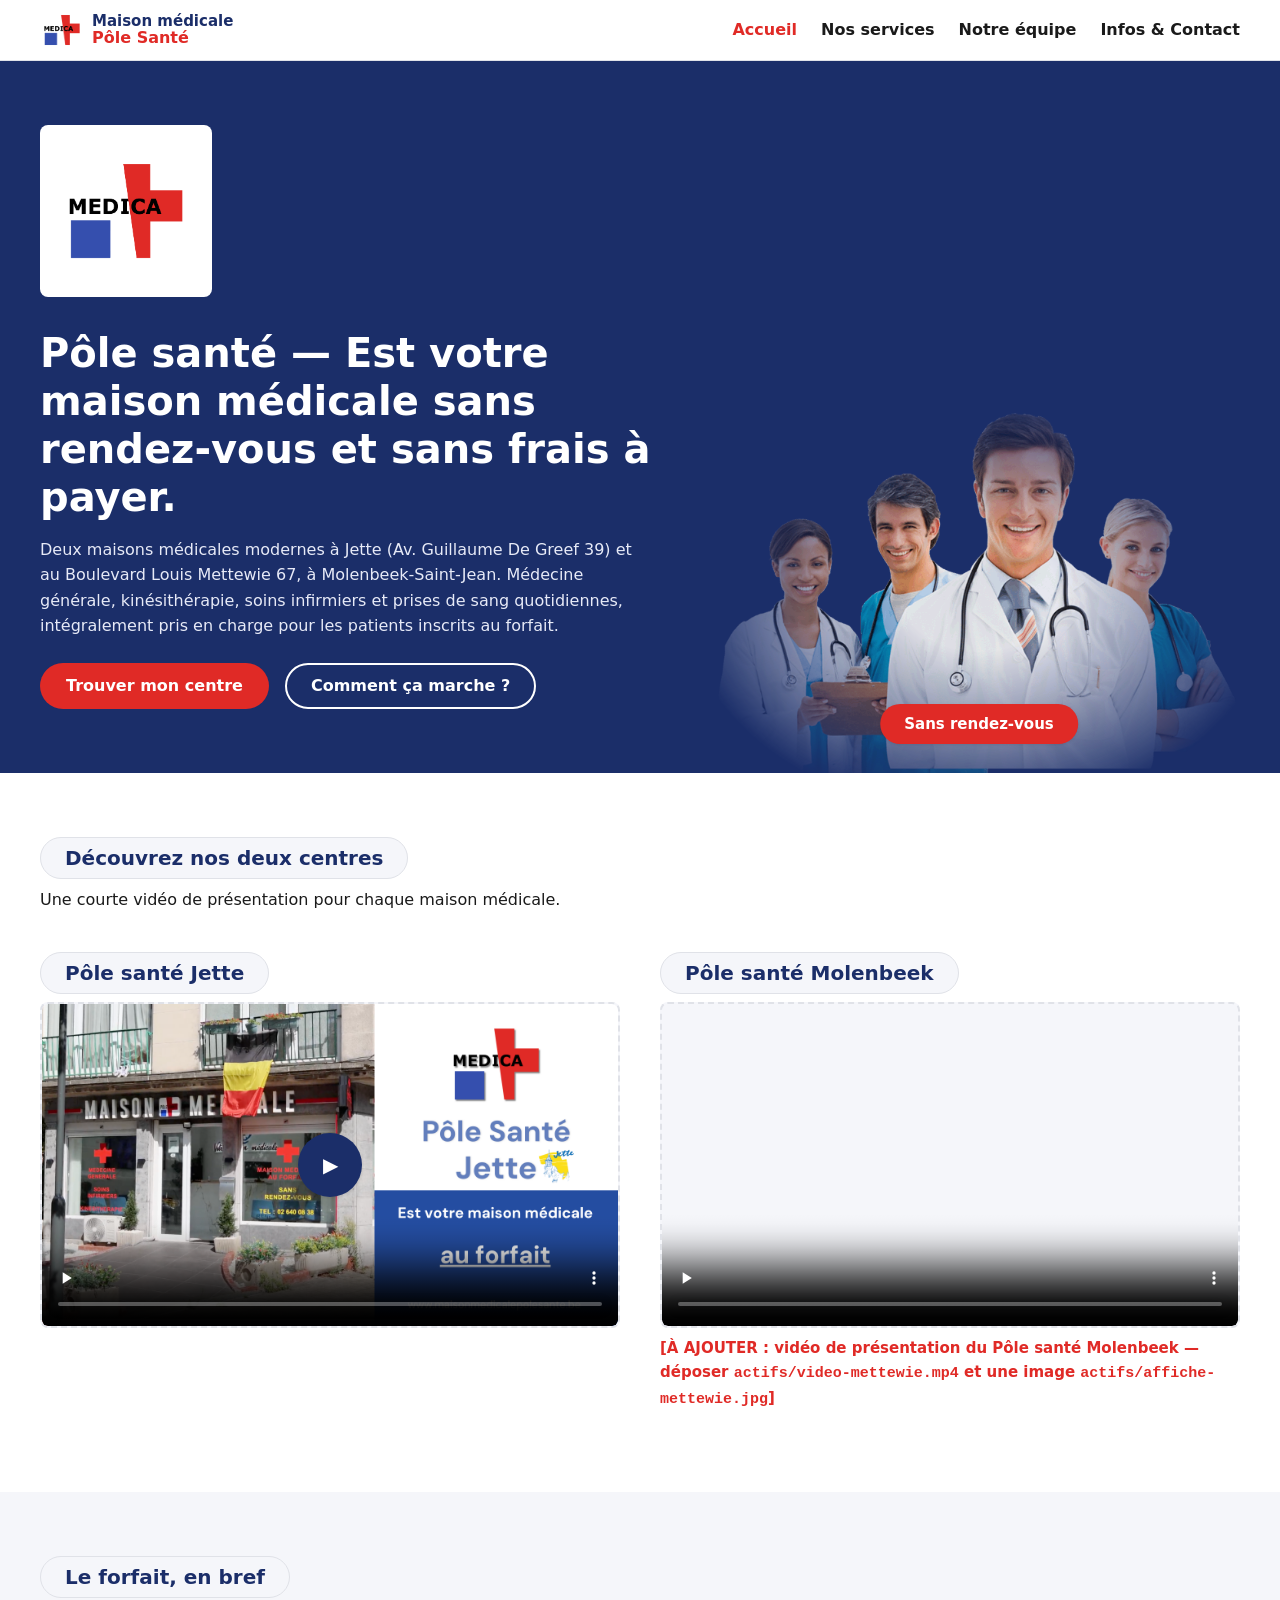
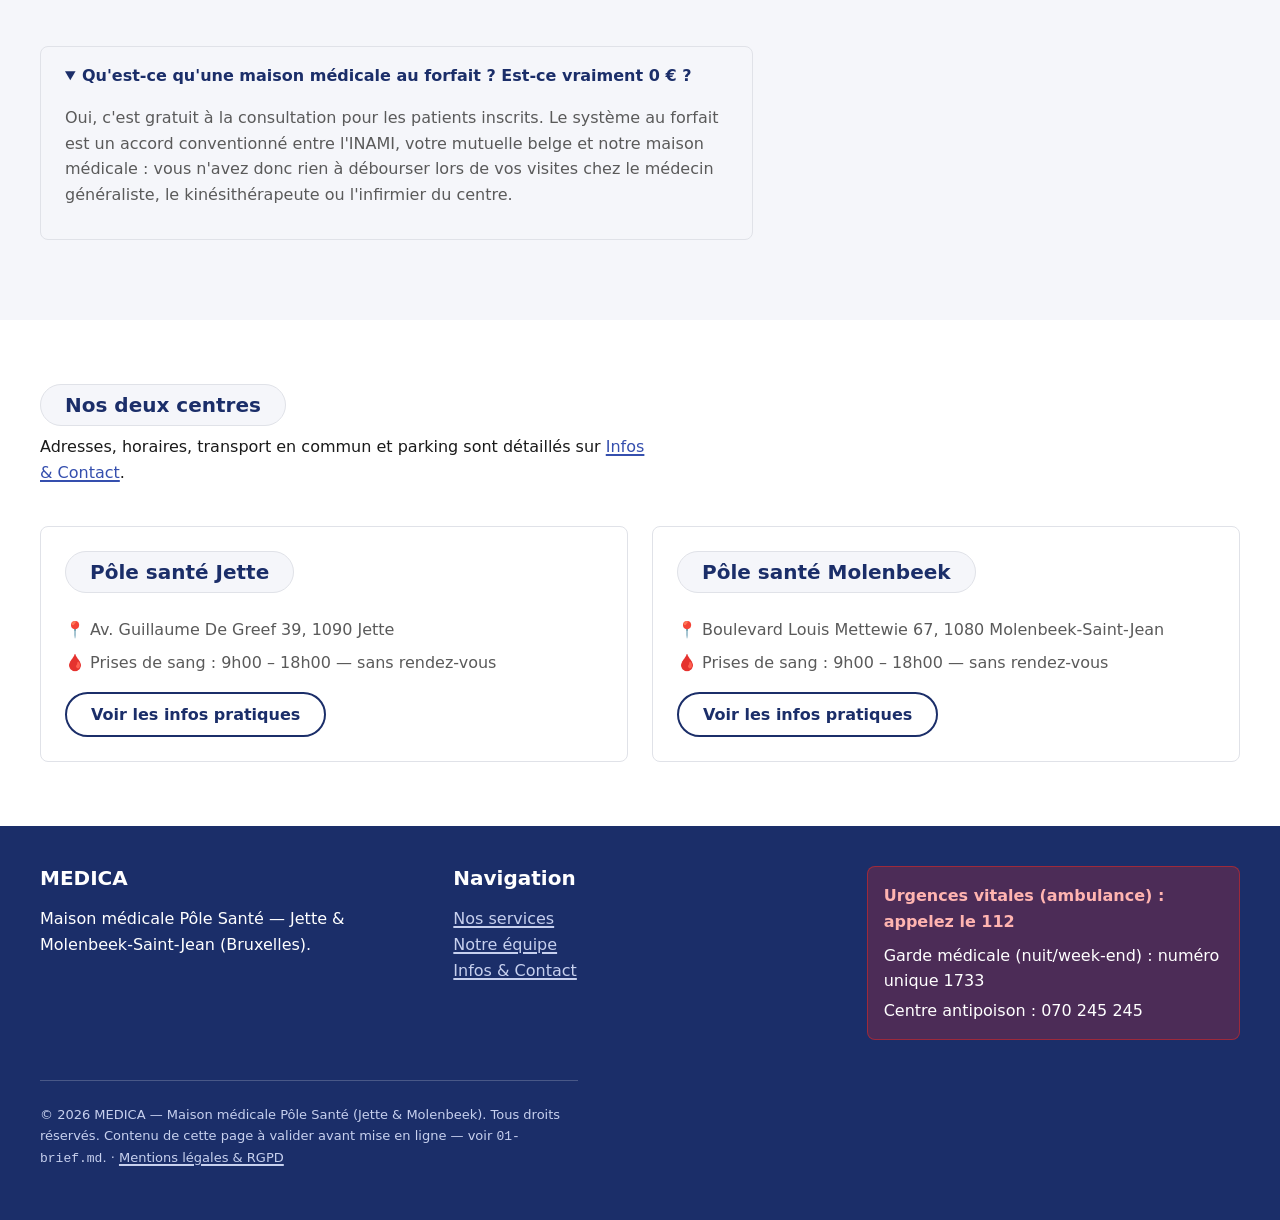
==== index.html @ ab9ec714 "Add files via upload" ====
<!DOCTYPE html>
<html lang="fr">
<head>
<meta charset="UTF-8">
<meta name="viewport" content="width=device-width, initial-scale=1">
<title>MEDICA — Maison médicale Pôle Santé | Jette &amp; Molenbeek</title>
<meta name="description" content="Maison médicale au forfait, conventionnée INAMI, à Jette et Molenbeek. Médecine générale, kinésithérapie, soins infirmiers et prises de sang, sans rendez-vous, sans frais à l'acte.">
<link rel="stylesheet" href="03-design-system.css?v=7">
<link rel="stylesheet" href="style.css?v=7">
</head>
<body>

<header class="entete">
  <div class="conteneur">
    <a class="entete__marque" href="index.html">
      <img class="entete__logo" src="logo-medica.jpg" width="44" height="44" alt="Logo MEDICA : croix rouge et carré bleu">
      <span class="entete__nom">Maison médicale<small>Pôle Santé</small></span>
    </a>

    <nav class="entete__nav" aria-label="Navigation principale">
      <a href="index.html" aria-current="page">Accueil</a>
      <a href="services.html">Nos services</a>
      <a href="equipe.html">Notre équipe</a>
      <a href="contact.html">Infos &amp; Contact</a>
    </nav>

    <button class="entete__bascule" type="button" aria-expanded="false" aria-controls="nav-mobile" id="bouton-menu">
      <span aria-hidden="true">☰</span>
      <span style="position:absolute;width:1px;height:1px;overflow:hidden;clip:rect(0 0 0 0);">Ouvrir le menu</span>
    </button>
  </div>

  <nav class="entete__nav-mobile" id="nav-mobile" aria-label="Navigation mobile" hidden>
    <a href="index.html" aria-current="page">Accueil</a>
    <a href="services.html">Nos services</a>
    <a href="equipe.html">Notre équipe</a>
    <a href="contact.html">Infos &amp; Contact</a>
  </nav>
</header>

<main id="accueil">

  <section class="hero">
    <div class="conteneur">
      <div>
        <div class="hero__logo">
          <img src="logo-medica.jpg" alt="Logo MEDICA : croix rouge et carré bleu" width="180" height="180">
        </div>

        <h1>Pôle santé — Est votre maison médicale sans rendez-vous et sans frais à payer.</h1>

        <p>
          Deux maisons médicales modernes à Jette (Av. Guillaume De Greef 39)
          et au Boulevard Louis Mettewie 67, à Molenbeek-Saint-Jean. Médecine
          générale, kinésithérapie, soins infirmiers et prises de sang
          quotidiennes, intégralement pris en charge pour les patients
          inscrits au forfait.
        </p>

        <div class="hero__actions">
          <a class="bouton bouton-primaire" href="contact.html">Trouver mon centre</a>
          <a class="bouton bouton-secondaire" href="#forfait" style="border-color:var(--accent-texte); color:var(--accent-texte);">Comment ça marche&nbsp;?</a>
        </div>
      </div>

      <div class="hero__visuel">
        <div class="hero__visuel-cadre">
          <img src="actifs/equipe-hero.png" alt="Équipe de praticiens MEDICA (médecins et personnel paramédical)" width="640" height="480" loading="eager">
          <span class="hero__etiquette">Sans rendez-vous</span>
        </div>
      </div>
    </div>
  </section>

  <section class="section" id="videos">
    <div class="conteneur">
      <div class="section__entete">
        <h2>Découvrez nos deux centres</h2>
        <p>Une courte vidéo de présentation pour chaque maison médicale.</p>
      </div>

      <div class="grille-videos">
        <article class="carte-video">
          <h3>Pôle santé Jette</h3>
          <div class="video-cadre">
            <video id="video-jette" controls preload="none" poster="actifs/affiche-jette.jpg" width="640" height="360">
              <source src="actifs/video-jette.mp4" type="video/mp4">
              Votre navigateur ne prend pas en charge la lecture vidéo.
            </video>
            <button class="video-cadre__lecture" type="button" aria-label="Lire la vidéo du Pôle santé Jette" data-cible="video-jette">▶</button>
          </div>
        </article>

        <article class="carte-video">
          <h3>Pôle santé Molenbeek</h3>
          <div class="video-cadre">
            <video controls preload="none" poster="actifs/affiche-mettewie.jpg" width="640" height="360">
              <source src="actifs/video-mettewie.mp4" type="video/mp4">
              Votre navigateur ne prend pas en charge la lecture vidéo.
            </video>
          </div>
          <p class="marqueur-a-verifier">[À AJOUTER : vidéo de présentation du Pôle santé Molenbeek — déposer <code>actifs/video-mettewie.mp4</code> et une image <code>actifs/affiche-mettewie.jpg</code>]</p>
        </article>
      </div>
    </div>
  </section>

  <section class="section section--alt" id="forfait">
    <div class="conteneur">
      <div class="section__entete">
        <h2>Le forfait, en bref</h2>
      </div>

      <div class="faq">
        <details open>
          <summary>Qu'est-ce qu'une maison médicale au forfait&nbsp;? Est-ce vraiment 0&nbsp;€&nbsp;?</summary>
          <p>
            Oui, c'est gratuit à la consultation pour les patients inscrits.
            Le système au forfait est un accord conventionné entre l'INAMI,
            votre mutuelle belge et notre maison médicale&nbsp;: vous n'avez
            donc rien à débourser lors de vos visites chez le médecin
            généraliste, le kinésithérapeute ou l'infirmier du centre.
          </p>
        </details>
      </div>
    </div>
  </section>

  <section class="section" id="apercu-centres">
    <div class="conteneur">
      <div class="section__entete">
        <h2>Nos deux centres</h2>
        <p>Adresses, horaires, transport en commun et parking sont détaillés sur <a href="contact.html">Infos &amp; Contact</a>.</p>
      </div>

      <div class="grille-centres">
        <article class="carte-centre">
          <h3>Pôle santé Jette</h3>
          <ul class="carte-centre__liste">
            <li>📍 Av. Guillaume De Greef 39, 1090 Jette</li>
            <li>🩸 Prises de sang : 9h00 – 18h00 — sans rendez-vous</li>
          </ul>
          <div class="carte-centre__actions">
            <a class="bouton bouton-secondaire" href="contact.html">Voir les infos pratiques</a>
          </div>
        </article>

        <article class="carte-centre">
          <h3>Pôle santé Molenbeek</h3>
          <ul class="carte-centre__liste">
            <li>📍 Boulevard Louis Mettewie 67, 1080 Molenbeek-Saint-Jean</li>
            <li>🩸 Prises de sang : 9h00 – 18h00 — sans rendez-vous</li>
          </ul>
          <div class="carte-centre__actions">
            <a class="bouton bouton-secondaire" href="contact.html">Voir les infos pratiques</a>
          </div>
        </article>
      </div>
    </div>
  </section>

</main>

<footer class="pied">
  <div class="conteneur">
    <div class="pied__grille">
      <div>
        <h3 style="color:var(--accent-texte);">MEDICA</h3>
        <p>Maison médicale Pôle Santé — Jette &amp; Molenbeek-Saint-Jean (Bruxelles).</p>
      </div>
      <div>
        <h3 style="color:var(--accent-texte);">Navigation</h3>
        <p>
          <a href="services.html">Nos services</a><br>
          <a href="equipe.html">Notre équipe</a><br>
          <a href="contact.html">Infos &amp; Contact</a>
        </p>
      </div>
      <div class="pied__urgence">
        <p style="margin:0 0 var(--esp-2);"><strong>Urgences vitales (ambulance)&nbsp;: appelez le 112</strong></p>
        <p style="margin:0 0 var(--esp-1);">Garde médicale (nuit/week-end)&nbsp;: numéro unique 1733</p>
        <p style="margin:0;">Centre antipoison&nbsp;: 070 245 245</p>
      </div>
    </div>

    <p class="pied__bas">© 2026 MEDICA — Maison médicale Pôle Santé (Jette &amp; Molenbeek). Tous droits réservés. Contenu de cette page à valider avant mise en ligne — voir <code>01-brief.md</code>. · <a href="mentions-legales.html">Mentions légales &amp; RGPD</a></p>
  </div>
</footer>

<script>
  document.querySelectorAll('.video-cadre__lecture').forEach((bouton) => {
    const video = document.getElementById(bouton.dataset.cible);
    if (!video) return;
    bouton.addEventListener('click', () => video.play());
    video.addEventListener('play', () => { bouton.hidden = true; });
    video.addEventListener('pause', () => { bouton.hidden = false; });
    video.addEventListener('ended', () => { bouton.hidden = false; });
  });

  const boutonMenu = document.getElementById('bouton-menu');
  const navMobile = document.getElementById('nav-mobile');
  boutonMenu.addEventListener('click', () => {
    const ouvert = boutonMenu.getAttribute('aria-expanded') === 'true';
    boutonMenu.setAttribute('aria-expanded', String(!ouvert));
    navMobile.hidden = ouvert;
  });
</script>

</body>
</html>
---- 03-design-system.css ----
/* =========================================================
   DESIGN SYSTEM — MEDICA / Maison médicale Pôle Santé

   Couleurs extraites par échantillonnage direct du logo
   (« logo pole santé-Q.jpg ») et des captures de `pole sante siteweb/`,
   pas redevinées à l'œil. Contrastes calculés (WCAG) en commentaire
   à côté de chaque paire texte/fond.

   Règle unique mais absolue : dans le reste du site, aucune couleur,
   aucune taille et aucun espacement en dur. Tout passe par une variable
   déclarée ci-dessous. C'est ce qui garantit qu'une modification faite
   ici se propage à toutes les pages d'un coup.
   ========================================================= */

:root {
  /* --- Couleurs -------------------------------------------------- */
  --fond:             #FFFFFF;
  --surface:          #F5F6FA;
  --texte:            #1A1A1A;             /* sur --fond      : 17.4:1 */
  --texte-secondaire: #5A5A5A;             /* sur --fond      : 6.9:1  */
  --bordure:          #E0E2E8;
  --accent:           #1B2E69;             /* bleu marine — hero, header, texte sur blanc : 12.8:1 */
  --accent-clair:     #354FAE;             /* bleu du logo — liens secondaires, sur blanc : 7.3:1 */
  --alerte-forte:     #E02A26;             /* rouge du logo — CTA, sur blanc en texte : 4.6:1 (OK dès 16px) */
  --accent-texte:     #FFFFFF;             /* texte posé sur --accent ou --alerte-forte */

  --succes:           #157347;
  --alerte:           #9A6700;
  --erreur:           #B42318;

  /* --- Typographie ------------------------------------------------ */
  --police-titre: system-ui, -apple-system, "Segoe UI", sans-serif;
  --police-texte: system-ui, -apple-system, "Segoe UI", sans-serif;

  --taille-xs:  0.8125rem;
  --taille-s:   0.9375rem;
  --taille-m:   1rem;
  --taille-l:   1.25rem;
  --taille-xl:  1.75rem;
  --taille-xxl: 2.5rem;

  --interligne-serre: 1.2;
  --interligne-texte: 1.6;

  /* --- Espacements ------------------------------------------------ */
  --esp-1: 0.25rem;
  --esp-2: 0.5rem;
  --esp-3: 1rem;
  --esp-4: 1.5rem;
  --esp-5: 2.5rem;
  --esp-6: 4rem;

  /* --- Divers ----------------------------------------------------- */
  --rayon:   8px;
  --rayon-pilule: 999px;
  --ombre:   0 1px 3px rgb(0 0 0 / 0.1);
  --largeur-lecture: 65ch;
  --largeur-page: 1200px;

  /* Fond toujours clair : on ignore volontairement le mode sombre du système. */
  color-scheme: light;
}

/* =========================================================
   STYLES DE BASE
   ========================================================= */

* { box-sizing: border-box; }

html {
  overflow-x: hidden;
  max-width: 100%;
}

body {
  margin: 0;
  max-width: 100%;
  background: var(--fond);
  color: var(--texte);
  font-family: var(--police-texte);
  font-size: var(--taille-m);
  line-height: var(--interligne-texte);
}

h1, h2, h3, h4 {
  font-family: var(--police-titre);
  line-height: var(--interligne-serre);
  color: var(--accent);
  margin: 0 0 var(--esp-3);
}

h1 { font-size: var(--taille-xxl); }
h2 { font-size: var(--taille-xl); }
h3 { font-size: var(--taille-l); }

p { margin: 0 0 var(--esp-3); max-width: var(--largeur-lecture); }

a {
  color: var(--accent-clair);
  text-decoration-thickness: 2px;
  text-underline-offset: 2px;
}
a:hover { color: var(--accent); }
a:focus-visible { outline: 2px solid var(--accent-clair); outline-offset: 2px; }

/* --- Boutons ------------------------------------------------------ */

.bouton {
  display: inline-flex;
  align-items: center;
  gap: var(--esp-2);
  padding: var(--esp-2) var(--esp-4);
  border-radius: var(--rayon-pilule);
  border: 2px solid transparent;
  font-size: var(--taille-m);
  font-weight: 700;
  cursor: pointer;
  text-decoration: none;
  transition: background-color .15s ease, color .15s ease, border-color .15s ease;
}

.bouton-primaire {
  background: var(--alerte-forte);
  color: var(--accent-texte);
}
.bouton-primaire:hover  { background: #C0231F; }
.bouton-primaire:focus-visible { outline: 2px solid var(--accent); outline-offset: 2px; }
.bouton-primaire:disabled {
  background: var(--bordure);
  color: var(--texte-secondaire);
  cursor: not-allowed;
}

.bouton-secondaire {
  background: transparent;
  border-color: var(--accent);
  color: var(--accent);
}
.bouton-secondaire:hover { background: var(--surface); }
.bouton-secondaire:focus-visible { outline: 2px solid var(--accent); outline-offset: 2px; }
.bouton-secondaire:disabled {
  border-color: var(--bordure);
  color: var(--texte-secondaire);
  cursor: not-allowed;
}

/* --- Champs de formulaire ------------------------------------------ */

label {
  display: block;
  font-weight: 600;
  margin-bottom: var(--esp-1);
}

input, textarea, select {
  width: 100%;
  padding: var(--esp-2) var(--esp-3);
  font-size: var(--taille-m);
  font-family: inherit;
  color: var(--texte);
  background: var(--fond);
  border: 1px solid var(--bordure);
  border-radius: var(--rayon);
}

input:hover, textarea:hover, select:hover { border-color: var(--accent-clair); }

input:focus-visible, textarea:focus-visible, select:focus-visible {
  outline: 2px solid var(--accent-clair);
  outline-offset: 1px;
  border-color: var(--accent-clair);
}

input:disabled, textarea:disabled, select:disabled {
  background: var(--surface);
  color: var(--texte-secondaire);
  cursor: not-allowed;
}

/* --- Badges (utilisés partout dans le brouillon existant) --------- */

.badge {
  display: inline-flex;
  align-items: center;
  gap: var(--esp-1);
  padding: var(--esp-1) var(--esp-3);
  border-radius: var(--rayon-pilule);
  font-size: var(--taille-s);
  font-weight: 700;
}
.badge-succes  { background: #DFF3E6; color: var(--succes); }
.badge-alerte  { background: #FDECEC; color: var(--erreur); }
.badge-info    { background: #E7EAF7; color: var(--accent); }
---- style.css ----
/* =========================================================
   style.css — mise en page propre à la page d'accueil.
   Ne redéclare aucune couleur/taille/espacement : tout vient
   de ../03-design-system.css. Ce fichier ne fait que du layout.
   ========================================================= */

.conteneur {
  width: min(100% - 2 * var(--esp-4), var(--largeur-page));
  margin-inline: auto;
}

/* --- En-tête -------------------------------------------------- */

.entete {
  background: var(--fond);
  border-bottom: 1px solid var(--bordure);
  position: sticky;
  top: 0;
  z-index: 10;
}

.entete .conteneur {
  display: flex;
  align-items: center;
  justify-content: space-between;
  gap: var(--esp-3);
  padding-block: var(--esp-2);
}

.entete__marque {
  display: flex;
  align-items: center;
  gap: var(--esp-2);
  text-decoration: none;
}

.entete__logo {
  height: 44px;
  width: auto;
}

.entete__nom {
  font-family: var(--police-titre);
  font-weight: 800;
  line-height: 1.1;
  color: var(--accent);
  font-size: var(--taille-s);
}
.entete__nom small {
  display: block;
  color: var(--alerte-forte);
  font-weight: 700;
  font-size: var(--taille-m);
}

.entete__nav {
  display: none;
  gap: var(--esp-4);
}

.entete__nav a {
  color: var(--texte);
  font-weight: 600;
  text-decoration: none;
}
.entete__nav a:hover,
.entete__nav a:focus-visible { color: var(--accent); }
.entete__nav a[aria-current="page"],
.entete__nav-mobile a[aria-current="page"] {
  color: var(--alerte-forte);
}

.entete__bascule {
  display: inline-flex;
  align-items: center;
  justify-content: center;
  background: none;
  border: 1px solid var(--bordure);
  border-radius: var(--rayon);
  padding: var(--esp-3);
  font-size: var(--taille-xl);
  line-height: 1;
  cursor: pointer;
}

@media (min-width: 900px) {
  .entete__nav { display: flex; }
  .entete__bascule { display: none; }
}

.entete__nav-mobile {
  display: flex;
  flex-direction: column;
  gap: var(--esp-3);
  padding: var(--esp-3) var(--esp-4) var(--esp-4);
  border-top: 1px solid var(--bordure);
}
.entete__nav-mobile a {
  color: var(--texte);
  font-weight: 600;
  text-decoration: none;
}
.entete__nav-mobile[hidden] { display: none; }

@media (min-width: 900px) {
  .entete__nav-mobile { display: none !important; }
}

/* --- Hero -------------------------------------------------------- */

.hero {
  background-color: var(--accent);
  background-image:
    linear-gradient(rgba(27, 46, 105, .55), rgba(27, 46, 105, .55)),
    url('actifs/hero-fond-mobile.jpg');
  background-size: cover;
  background-position: center;
  color: var(--accent-texte);
  padding-block: var(--esp-6);
}
@media (min-width: 900px) {
  .hero {
    background-image:
      linear-gradient(rgba(27, 46, 105, .55), rgba(27, 46, 105, .55)),
      url('actifs/hero-fond-desktop.jpg');
  }
}

.hero .conteneur {
  display: grid;
  gap: var(--esp-5);
}

@media (min-width: 900px) {
  .hero .conteneur {
    grid-template-columns: 1.1fr 0.9fr;
    align-items: end;
  }
}

.hero__logo {
  display: inline-block;
  background: var(--fond);
  padding: var(--esp-3);
  border-radius: var(--rayon);
  margin-bottom: var(--esp-4);
}
.hero__logo img {
  display: block;
  width: 140px;
  height: auto;
}

.hero h1 {
  color: var(--accent-texte);
  font-size: var(--taille-xl);
}
@media (min-width: 700px) {
  .hero h1 { font-size: var(--taille-xxl); }
}

.hero p {
  color: #E7EAF7;
  max-width: 60ch;
}

.hero__actions {
  display: flex;
  flex-wrap: wrap;
  gap: var(--esp-3);
  margin-top: var(--esp-4);
}

.hero__image {
  width: 100%;
  height: auto;
  border-radius: var(--rayon);
}

.hero__visuel {
  display: flex;
  align-items: flex-end;
  justify-content: center;
}
@media (min-width: 900px) {
  .hero__visuel {
    margin-bottom: calc(-1 * var(--esp-6));
  }
}
.hero__visuel-cadre {
  position: relative;
  width: 100%;
  max-width: 620px;
}
.hero__visuel-cadre img {
  display: block;
  width: 100%;
  height: auto;
  -webkit-mask-image: radial-gradient(ellipse 60% 65% at 50% 50%, black 25%, rgba(0,0,0,.6) 55%, transparent 95%);
  mask-image: radial-gradient(ellipse 60% 65% at 50% 50%, black 25%, rgba(0,0,0,.6) 55%, transparent 95%);
}
.hero__etiquette {
  position: absolute;
  bottom: 8%;
  left: 50%;
  transform: translateX(-50%);
  background: var(--alerte-forte);
  color: var(--accent-texte);
  font-weight: 700;
  font-size: var(--taille-s);
  padding: var(--esp-2) var(--esp-4);
  border-radius: var(--rayon-pilule);
  box-shadow: var(--ombre);
  white-space: nowrap;
}
@media (max-width: 899px) {
  .hero__visuel {
    margin-top: var(--esp-4);
  }
  .hero__visuel-cadre {
    max-width: 400px;
    margin: 0 auto;
  }
  .hero__etiquette {
    font-size: var(--taille-xs);
    padding: var(--esp-1) var(--esp-3);
  }
}

/* --- Centres ------------------------------------------------------ */

.section { padding-block: var(--esp-6); }
.section--alt { background: var(--surface); }

.section__entete {
  max-width: 60ch;
  margin-bottom: var(--esp-5);
}

.grille-centres {
  display: grid;
  gap: var(--esp-4);
  grid-template-columns: minmax(0, 1fr);
}
@media (min-width: 700px) {
  .grille-centres { grid-template-columns: repeat(2, minmax(0, 1fr)); }
}

.carte-centre {
  min-width: 0;
  border: 1px solid var(--bordure);
  border-radius: var(--rayon);
  padding: var(--esp-4);
  background: var(--fond);
  overflow-wrap: break-word;
  word-break: break-word;
}
.carte-centre h3 { margin-bottom: var(--esp-2); }
.carte-centre__liste {
  list-style: none;
  padding: 0;
  margin: var(--esp-3) 0;
  display: flex;
  flex-direction: column;
  gap: var(--esp-2);
  color: var(--texte-secondaire);
}
.carte-centre__actions {
  display: flex;
  flex-wrap: wrap;
  gap: var(--esp-2);
  margin-top: var(--esp-3);
}

/* --- Services ------------------------------------------------------ */

.grille-services {
  display: grid;
  gap: var(--esp-4);
  grid-template-columns: 1fr;
}
@media (min-width: 700px) {
  .grille-services { grid-template-columns: repeat(2, 1fr); }
}
@media (min-width: 1024px) {
  .grille-services { grid-template-columns: repeat(4, 1fr); }
}

.carte-service {
  border: 1px solid var(--bordure);
  border-radius: var(--rayon);
  padding: var(--esp-4);
  background: var(--fond);
}
.carte-service h3 { font-size: var(--taille-l); }
.carte-service p { color: var(--texte-secondaire); font-size: var(--taille-s); }

/* --- FAQ ------------------------------------------------------------ */

.faq { max-width: 70ch; }

.faq details {
  border: 1px solid var(--bordure);
  border-radius: var(--rayon);
  padding: var(--esp-3) var(--esp-4);
  margin-bottom: var(--esp-3);
}
.faq summary {
  cursor: pointer;
  font-weight: 700;
  color: var(--accent);
}
.faq summary:focus-visible { outline: 2px solid var(--accent-clair); outline-offset: 2px; }
.faq details p { margin-top: var(--esp-3); color: var(--texte-secondaire); }

/* --- Pied de page ---------------------------------------------------- */

.pied {
  background: var(--accent);
  color: var(--accent-texte);
  padding-block: var(--esp-5);
}
.pied a { color: #C7D0EE; }
.pied a:hover { color: var(--accent-texte); }

.pied__grille {
  display: grid;
  gap: var(--esp-5);
}
@media (min-width: 700px) {
  .pied__grille { grid-template-columns: repeat(3, 1fr); }
}

.pied__urgence {
  background: rgb(224 42 38 / 0.25);
  border: 1px solid rgb(224 42 38 / 0.55);
  border-radius: var(--rayon);
  padding: var(--esp-3);
}
.pied__urgence strong { color: #FFB4B0; }

.pied__bas {
  margin-top: var(--esp-5);
  padding-top: var(--esp-4);
  border-top: 1px solid rgb(255 255 255 / 0.2);
  font-size: var(--taille-xs);
  color: #C7D0EE;
}

.marqueur-a-verifier {
  color: var(--alerte-forte);
  font-weight: 700;
}

@media (prefers-reduced-motion: no-preference) {
  .bouton, a { transition-duration: .15s; }
}

/* --- Petites animations d'apparition (accueil, services, équipe) ---- */

@media (prefers-reduced-motion: no-preference) {
  @keyframes apparition {
    from { opacity: 0; transform: translateY(12px); }
    to   { opacity: 1; transform: translateY(0); }
  }

  .hero__logo,
  .hero h1,
  .hero p,
  .hero__actions,
  .hero__visuel-cadre {
    animation: apparition .6s ease both;
  }
  .hero__logo          { animation-delay: .05s; }
  .hero h1            { animation-delay: .2s; }
  .hero p             { animation-delay: .35s; }
  .hero__actions      { animation-delay: .45s; }
  .hero__visuel-cadre { animation-delay: .3s; }

  .service-detail,
  .carte-membre {
    animation: apparition .5s ease both;
  }
  .service-detail { transition: transform .2s ease, box-shadow .2s ease; }
  .service-detail:nth-of-type(1) { animation-delay: .05s; }
  .service-detail:nth-of-type(2) { animation-delay: .12s; }
  .service-detail:nth-of-type(3) { animation-delay: .19s; }
  .service-detail:nth-of-type(4) { animation-delay: .26s; }
  .carte-membre:nth-child(1) { animation-delay: .05s; }
  .carte-membre:nth-child(2) { animation-delay: .12s; }
  .carte-membre:nth-child(3) { animation-delay: .19s; }

  .service-detail:hover {
    transform: translateY(-3px);
    box-shadow: var(--ombre);
  }

  @keyframes respiration-douce {
    0%, 100% { transform: scale(1); }
    50%      { transform: scale(1.035); }
  }
  .section h2,
  .carte-video h3,
  .carte-centre h3 {
    animation: respiration-douce 3.2s ease-in-out infinite;
    transition: background-color .2s ease, color .2s ease;
  }
  .service-detail:hover .service-detail__entete h2 {
    background: var(--accent);
    color: var(--accent-texte);
  }
}

/* --- Bandeau de page intérieure (services, équipe, contact) -------- */

.bandeau {
  background: var(--accent);
  color: var(--accent-texte);
  padding-block: var(--esp-5);
}
.bandeau h1 { color: var(--accent-texte); margin-bottom: var(--esp-2); }
.bandeau p { color: #E7EAF7; max-width: 60ch; margin: 0; }

/* --- Vidéos de présentation des centres ----------------------------- */

.grille-videos {
  display: grid;
  gap: var(--esp-5);
}
@media (min-width: 700px) {
  .grille-videos { grid-template-columns: 1fr 1fr; }
}

.carte-video h3 { margin-bottom: var(--esp-2); }

.video-cadre {
  position: relative;
  aspect-ratio: 16 / 9;
  width: 100%;
  border-radius: var(--rayon);
  border: 2px dashed var(--bordure);
  background: var(--surface);
  display: flex;
  align-items: center;
  justify-content: center;
  overflow: hidden;
}
.video-cadre video {
  width: 100%;
  height: 100%;
  object-fit: cover;
  border-radius: calc(var(--rayon) - 2px);
}

.video-cadre__lecture {
  position: absolute;
  top: 50%;
  left: 50%;
  transform: translate(-50%, -50%);
  z-index: 2;
  width: 64px;
  height: 64px;
  border-radius: 50%;
  border: none;
  background: var(--accent);
  color: var(--accent-texte);
  font-size: var(--taille-l);
  cursor: pointer;
  display: inline-flex;
  align-items: center;
  justify-content: center;
  box-shadow: var(--ombre);
  transition: background-color .15s ease, transform .15s ease;
}
.video-cadre__lecture:hover { background: var(--accent-clair); transform: translate(-50%, -50%) scale(1.05); }
.video-cadre__lecture:focus-visible { outline: 2px solid var(--accent-clair); outline-offset: 3px; }
.video-cadre__lecture[hidden] { display: none; }
.video-cadre__lecture:focus-visible { outline: 2px solid var(--accent-clair); outline-offset: 3px; }

.carte-video p.marqueur-a-verifier {
  font-size: var(--taille-s);
  margin-top: var(--esp-2);
}

/* --- Équipe ---------------------------------------------------------- */

.grille-equipe {
  display: grid;
  gap: var(--esp-4);
  grid-template-columns: 1fr;
}
@media (min-width: 600px) {
  .grille-equipe { grid-template-columns: repeat(2, 1fr); }
}
@media (min-width: 1024px) {
  .grille-equipe { grid-template-columns: repeat(3, 1fr); }
}

.carte-membre {
  position: relative;
  border-radius: var(--rayon);
  background: var(--fond);
  text-align: left;
  overflow: hidden;
  box-shadow: 0 1px 3px rgb(0 0 0 / 0.08);
  border-top: 4px solid var(--bordure);
  transition: transform .2s ease, box-shadow .2s ease;
}
.carte-membre--jette { border-top-color: var(--alerte-forte); }
.carte-membre--molenbeek { border-top-color: var(--accent); }
.carte-membre:hover {
  transform: translateY(-4px);
  box-shadow: 0 10px 24px rgb(0 0 0 / 0.12);
}

.carte-membre__photo-zone {
  position: relative;
  aspect-ratio: 4 / 5;
  background: var(--surface);
  overflow: hidden;
}
.carte-membre__photo {
  display: block;
  width: 100%;
  height: 100%;
  object-fit: cover;
  object-position: top center;
}
.carte-membre__badge {
  position: absolute;
  top: var(--esp-2);
  left: var(--esp-2);
  background: rgb(255 255 255 / 0.95);
  color: var(--accent);
  font-weight: 700;
  font-size: var(--taille-xs);
  padding: var(--esp-1) var(--esp-3);
  border-radius: var(--rayon-pilule);
  box-shadow: 0 1px 4px rgb(0 0 0 / 0.15);
}
.carte-membre--jette .carte-membre__badge { color: var(--alerte-forte); }

.carte-membre__corps { padding: var(--esp-4); }
.carte-membre .role { color: var(--accent); font-weight: 600; font-size: var(--taille-xl); margin: 0 0 var(--esp-1); }
.carte-membre .centre { color: var(--texte-secondaire); font-size: var(--taille-s); margin: 0; }

/* --- Transport & parking --------------------------------------------- */

.liste-transport {
  display: flex;
  flex-wrap: wrap;
  gap: var(--esp-2);
  list-style: none;
  padding: 0;
  margin: var(--esp-3) 0;
}
.puce-transport {
  padding: var(--esp-1) var(--esp-3);
  border-radius: var(--rayon-pilule);
  background: var(--surface);
  border: 1px solid var(--bordure);
  font-size: var(--taille-s);
  font-weight: 600;
  color: var(--accent);
}

.encart-parking {
  background: var(--surface);
  border: 1px solid var(--bordure);
  border-radius: var(--rayon);
  padding: var(--esp-3);
  margin-top: var(--esp-3);
}

.encart-urgence {
  background: #FBDEDD;
  border: 1px solid var(--erreur);
  border-radius: var(--rayon);
  padding: var(--esp-3);
}

/* --- Formulaire de contact -------------------------------------------- */

.formulaire {
  max-width: 640px;
  display: flex;
  flex-direction: column;
  gap: var(--esp-4);
}

.formulaire__grille {
  display: grid;
  gap: var(--esp-4);
}
@media (min-width: 600px) {
  .formulaire__grille--deux { grid-template-columns: 1fr 1fr; }
}

.formulaire__champ {
  display: flex;
  flex-direction: column;
  gap: var(--esp-1);
}

.formulaire__erreur {
  color: var(--erreur);
  font-size: var(--taille-xs);
  min-height: 1.2em;
}

.formulaire__case {
  display: flex;
  align-items: flex-start;
  gap: var(--esp-2);
  cursor: pointer;
}
.formulaire__case input[type="checkbox"] {
  width: auto;
  margin-top: 0.2em;
}
.formulaire__case span { color: var(--texte-secondaire); font-size: var(--taille-s); }

.formulaire__piege {
  position: absolute;
  width: 1px;
  height: 1px;
  padding: 0;
  margin: -1px;
  overflow: hidden;
  clip: rect(0, 0, 0, 0);
  clip-path: inset(50%);
  white-space: nowrap;
  border: 0;
}

.formulaire button[type="submit"] {
  align-self: flex-start;
}

/* --- Services détaillés ------------------------------------------------ */

.service-detail {
  border: 1px solid var(--bordure);
  border-radius: var(--rayon);
  padding: var(--esp-4);
  margin-bottom: var(--esp-4);
}
.service-detail__entete {
  display: flex;
  flex-wrap: wrap;
  align-items: center;
  justify-content: space-between;
  gap: var(--esp-2);
}
.section h2,
.carte-video h3,
.carte-centre h3 {
  display: inline-flex;
  align-items: center;
  margin: 0 0 var(--esp-2);
  padding: var(--esp-2) var(--esp-4);
  background: var(--surface);
  border: 1px solid var(--bordure);
  border-radius: var(--rayon-pilule);
  font-size: var(--taille-l);
  color: var(--accent);
}
.service-detail__entete h2 { margin: 0; }
.service-detail__horaire {
  display: inline-flex;
  align-items: center;
  gap: var(--esp-2);
  background: var(--surface);
  border-radius: var(--rayon);
  padding: var(--esp-2) var(--esp-3);
  margin: var(--esp-3) 0;
  font-weight: 600;
}
.service-detail ul.conditions {
  color: var(--texte-secondaire);
  padding-left: var(--esp-4);
}
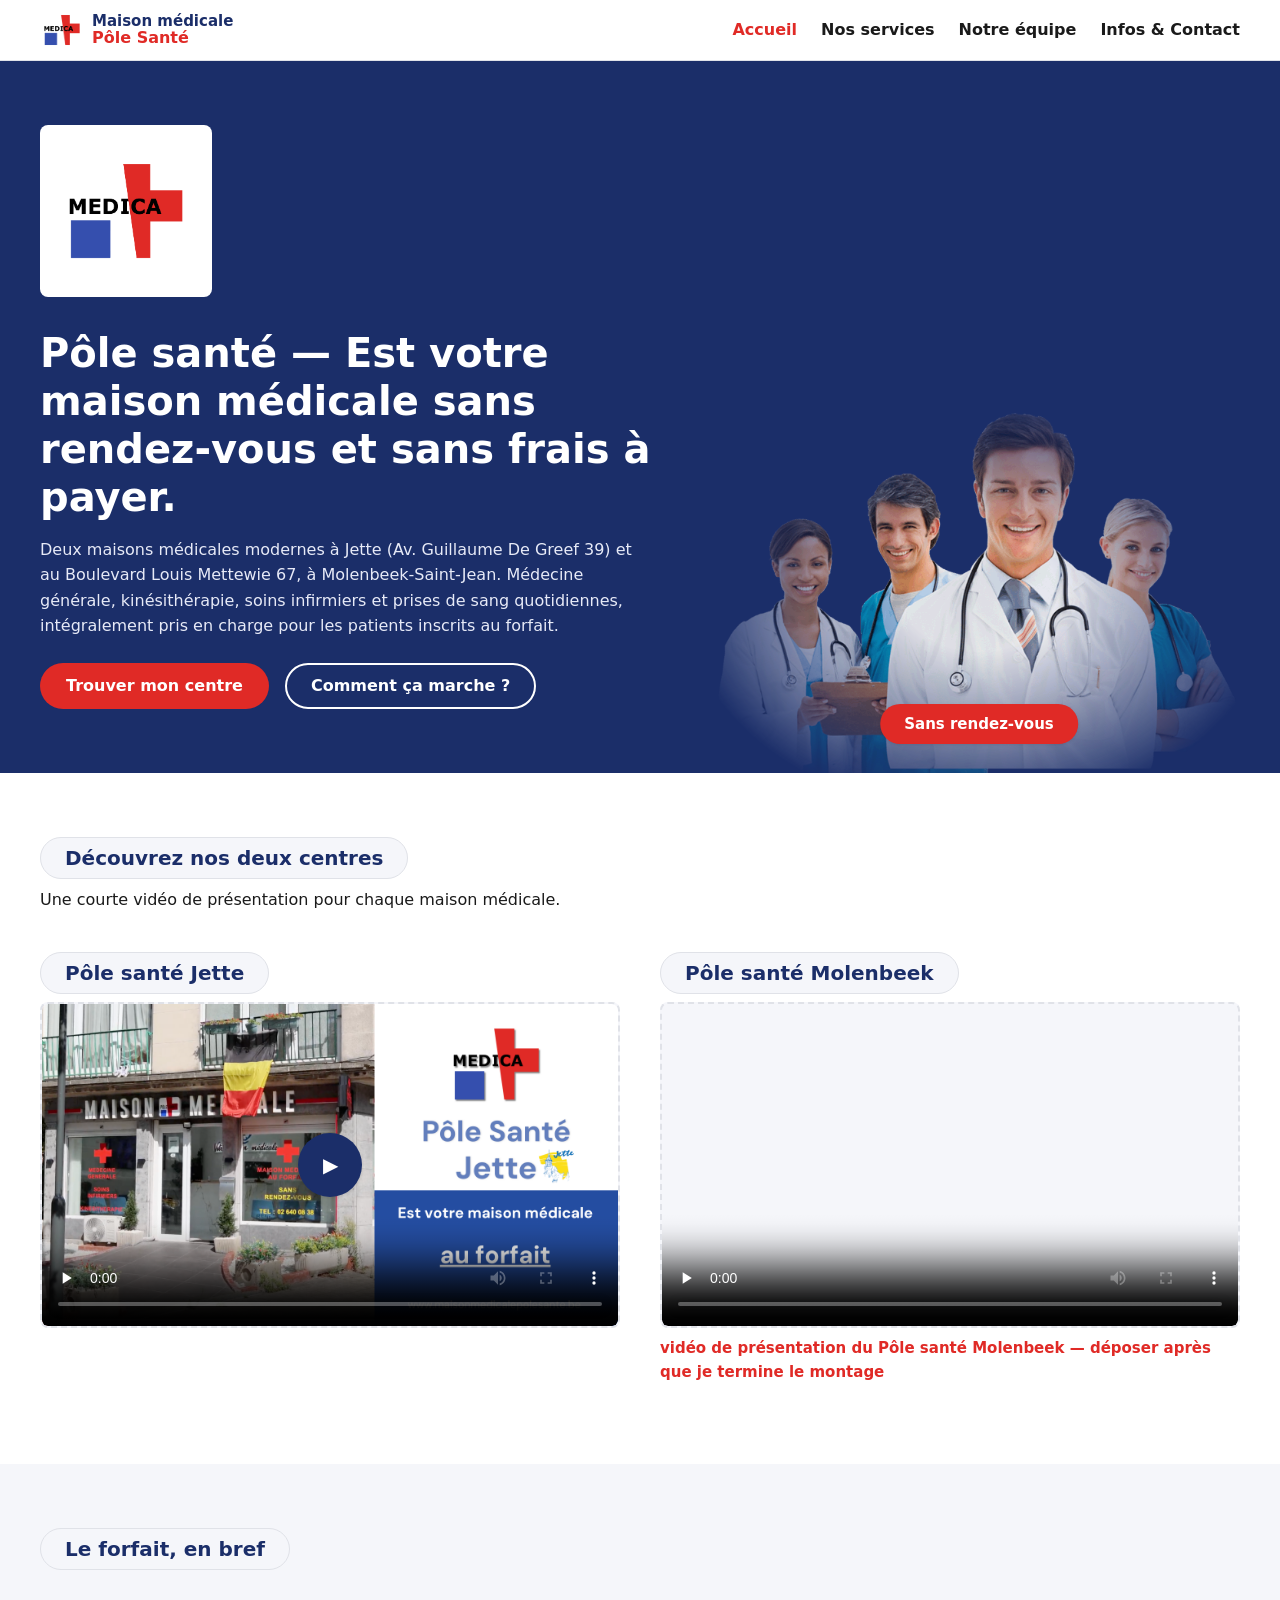
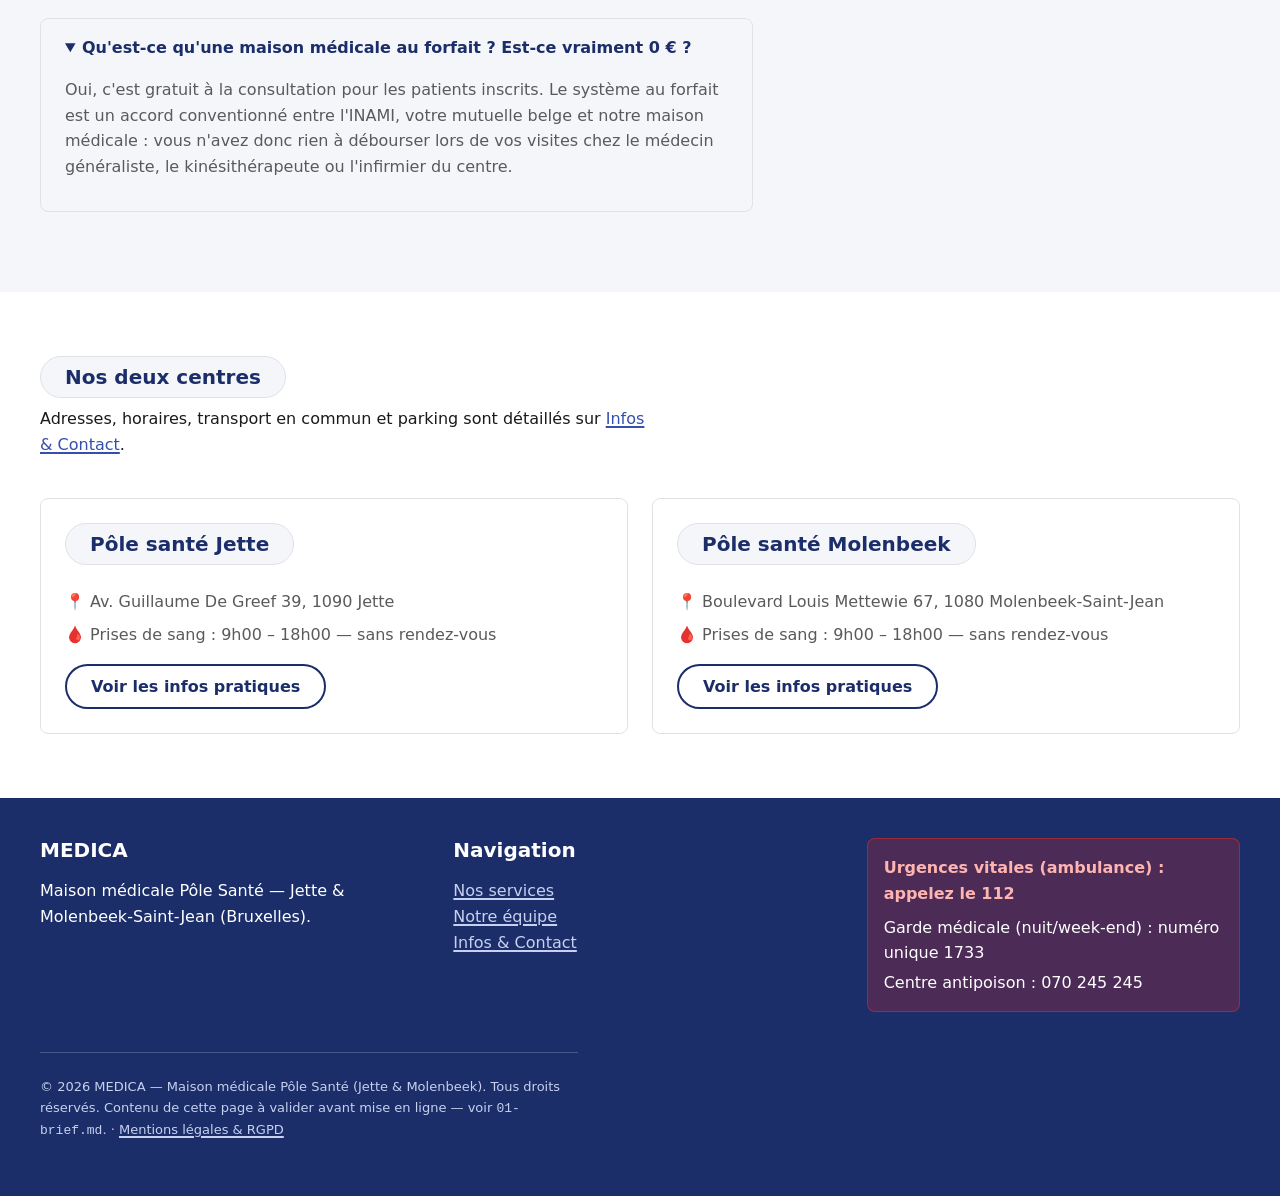
==== commit 79efc752: "Add files via upload" ====
--- a/index.html
+++ b/index.html
@@ -99,7 +99,7 @@
               Votre navigateur ne prend pas en charge la lecture vidéo.
             </video>
           </div>
-          <p class="marqueur-a-verifier">[À AJOUTER : vidéo de présentation du Pôle santé Molenbeek — déposer <code>actifs/video-mettewie.mp4</code> et une image <code>actifs/affiche-mettewie.jpg</code>]</p>
+          <p class="marqueur-a-verifier">vidéo de présentation du Pôle santé Molenbeek — déposer après que je termine le montage</p>
         </article>
       </div>
     </div>
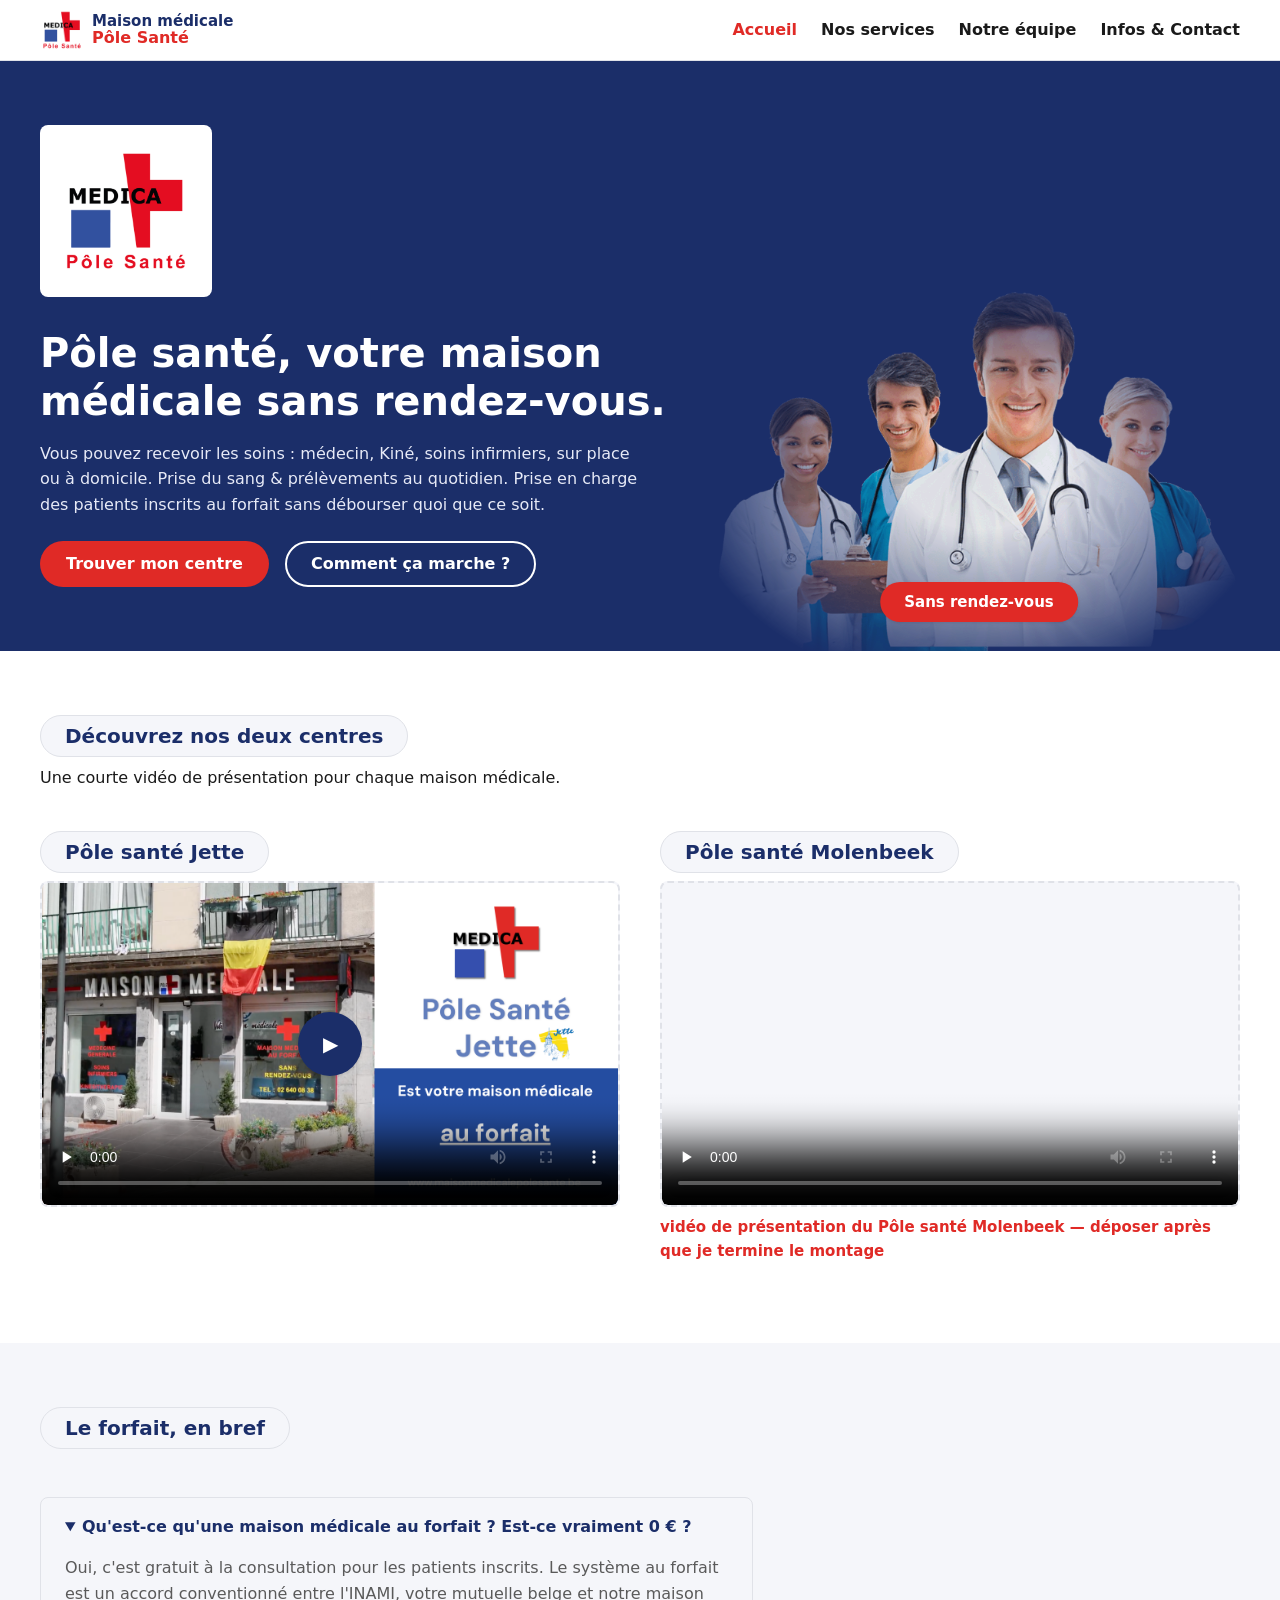
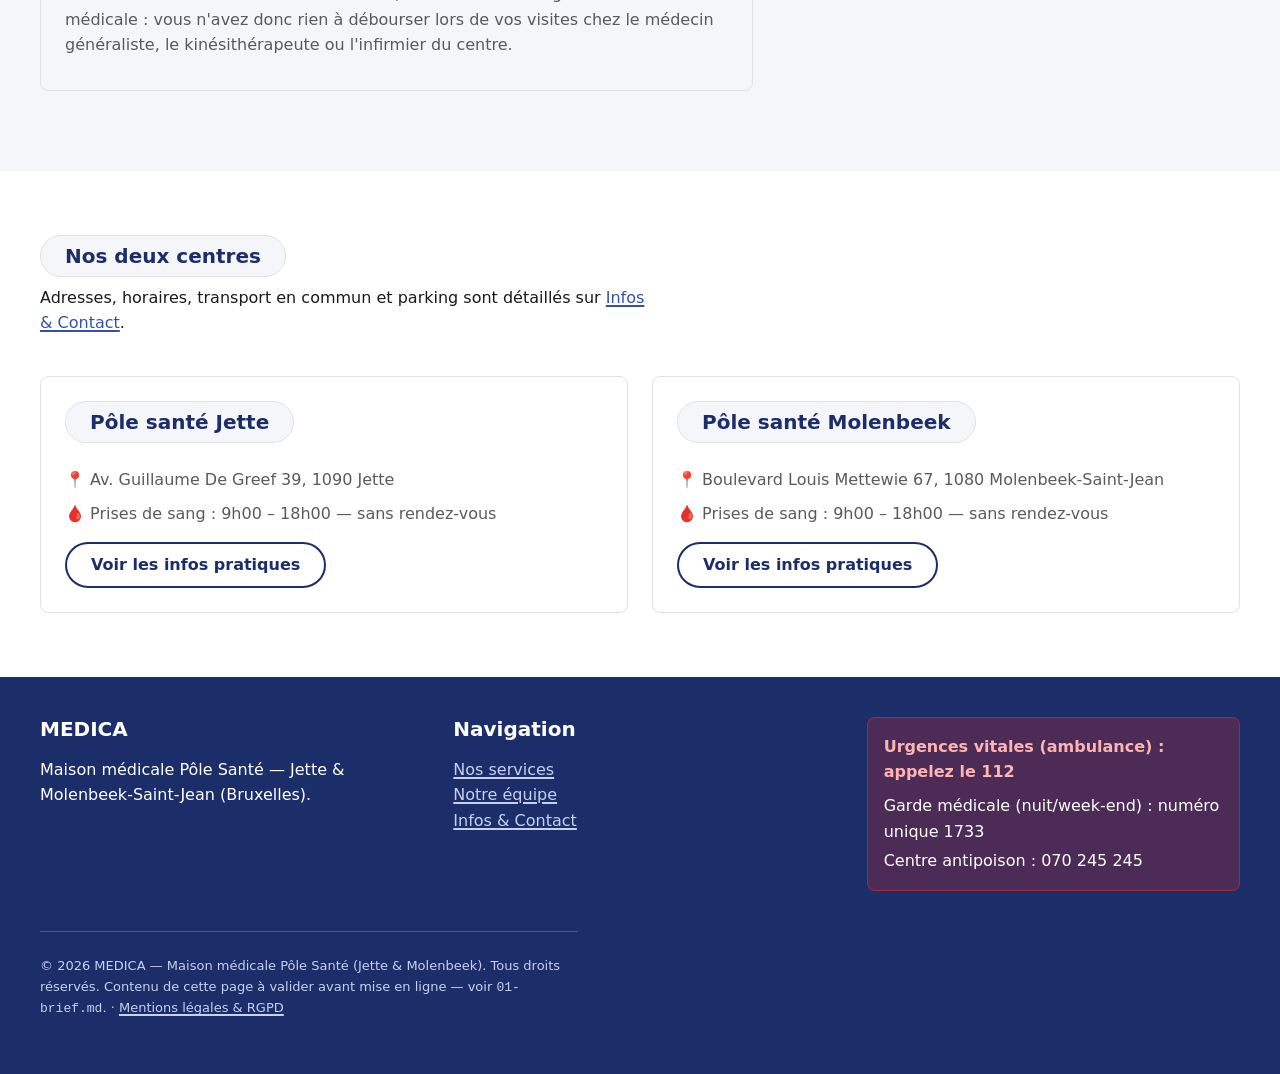
==== commit 02773287: "Add files via upload" ====
--- a/index.html
+++ b/index.html
@@ -6,14 +6,14 @@
 <title>MEDICA — Maison médicale Pôle Santé | Jette &amp; Molenbeek</title>
 <meta name="description" content="Maison médicale au forfait, conventionnée INAMI, à Jette et Molenbeek. Médecine générale, kinésithérapie, soins infirmiers et prises de sang, sans rendez-vous, sans frais à l'acte.">
 <link rel="stylesheet" href="03-design-system.css?v=7">
-<link rel="stylesheet" href="style.css?v=7">
+<link rel="stylesheet" href="style.css?v=8">
 </head>
 <body>
 
 <header class="entete">
   <div class="conteneur">
     <a class="entete__marque" href="index.html">
-      <img class="entete__logo" src="logo-medica.jpg" width="44" height="44" alt="Logo MEDICA : croix rouge et carré bleu">
+      <img class="entete__logo" src="logo-medica-v2.png" width="44" height="44" alt="Logo MEDICA : croix rouge et carré bleu">
       <span class="entete__nom">Maison médicale<small>Pôle Santé</small></span>
     </a>
 
@@ -44,17 +44,16 @@
     <div class="conteneur">
       <div>
         <div class="hero__logo">
-          <img src="logo-medica.jpg" alt="Logo MEDICA : croix rouge et carré bleu" width="180" height="180">
+          <img src="logo-medica-v2.png" alt="Logo MEDICA : croix rouge et carré bleu" width="180" height="180">
         </div>
 
-        <h1>Pôle santé — Est votre maison médicale sans rendez-vous et sans frais à payer.</h1>
+        <h1>Pôle santé, votre maison médicale sans rendez-vous.</h1>
 
         <p>
-          Deux maisons médicales modernes à Jette (Av. Guillaume De Greef 39)
-          et au Boulevard Louis Mettewie 67, à Molenbeek-Saint-Jean. Médecine
-          générale, kinésithérapie, soins infirmiers et prises de sang
-          quotidiennes, intégralement pris en charge pour les patients
-          inscrits au forfait.
+          Vous pouvez recevoir les soins : médecin, Kiné, soins infirmiers,
+          sur place ou à domicile. Prise du sang &amp; prélèvements au
+          quotidien. Prise en charge des patients inscrits au forfait sans
+          débourser quoi que ce soit.
         </p>
 
         <div class="hero__actions">
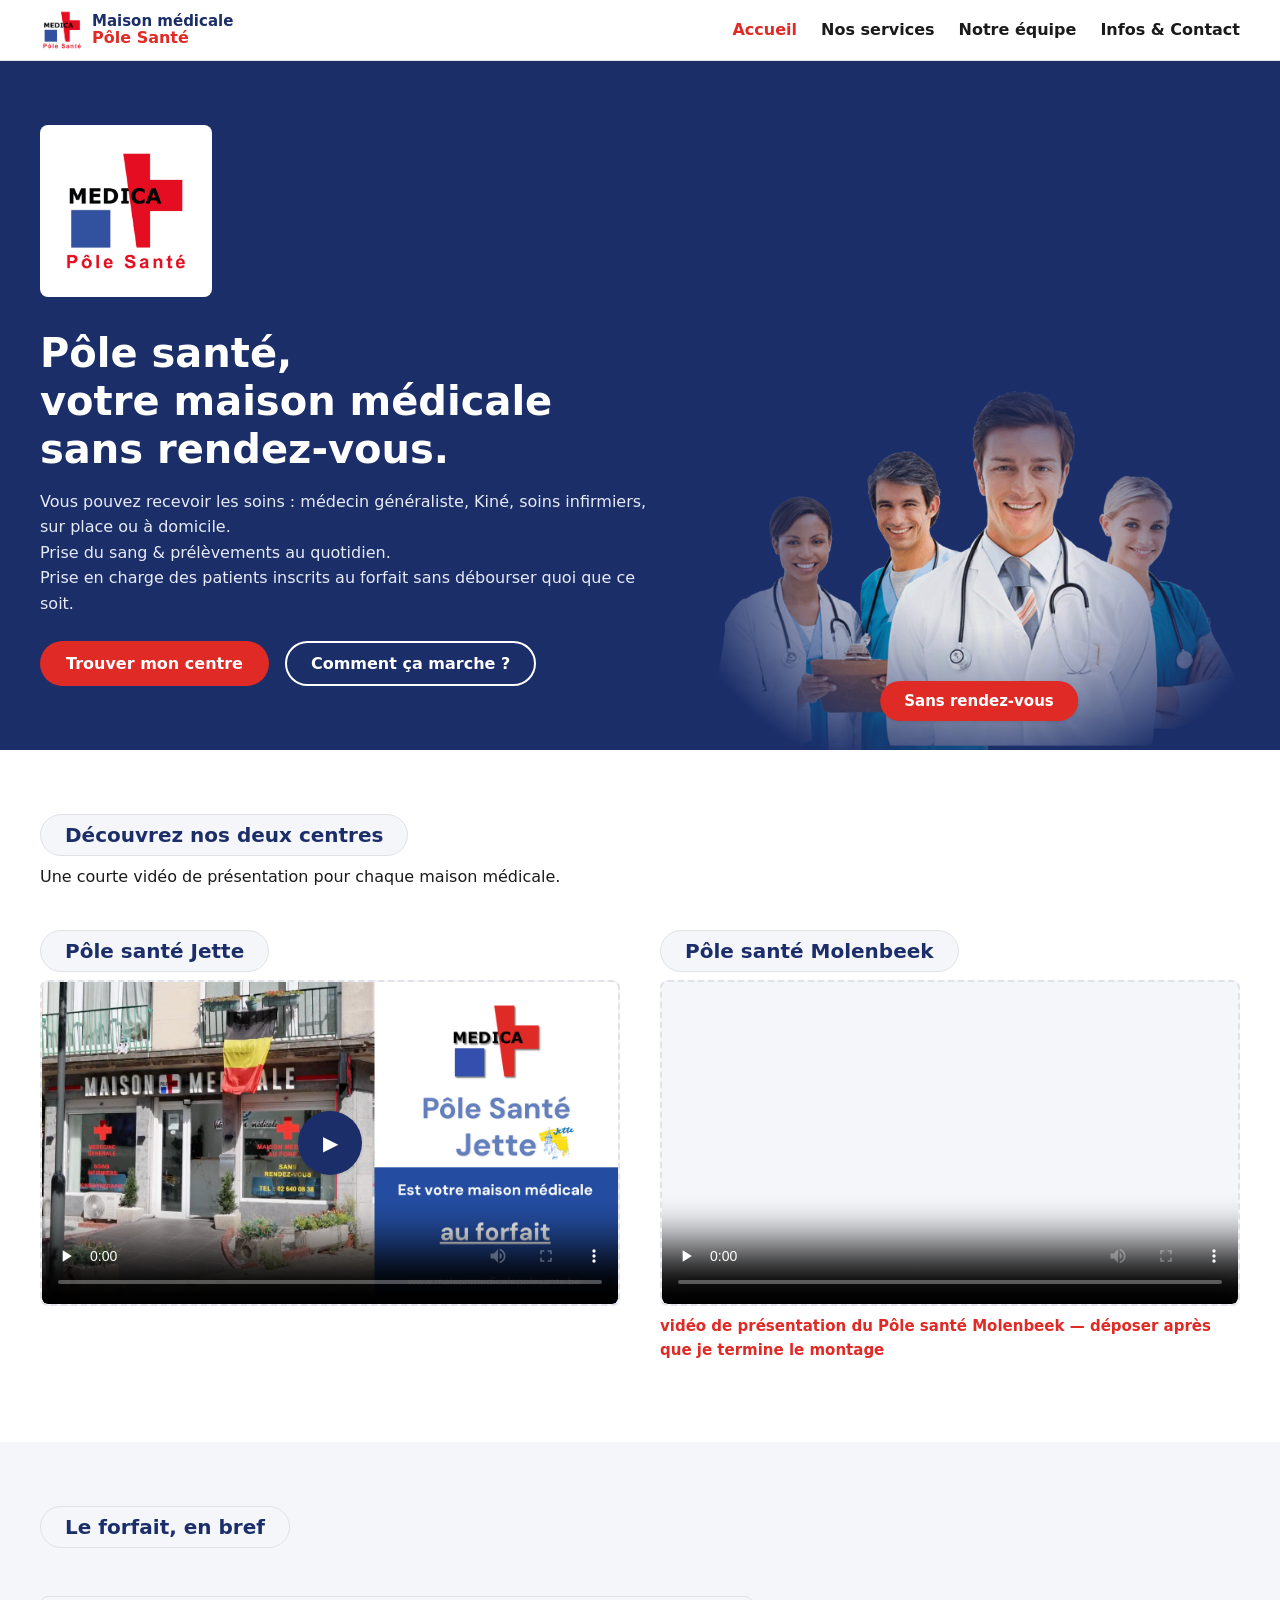
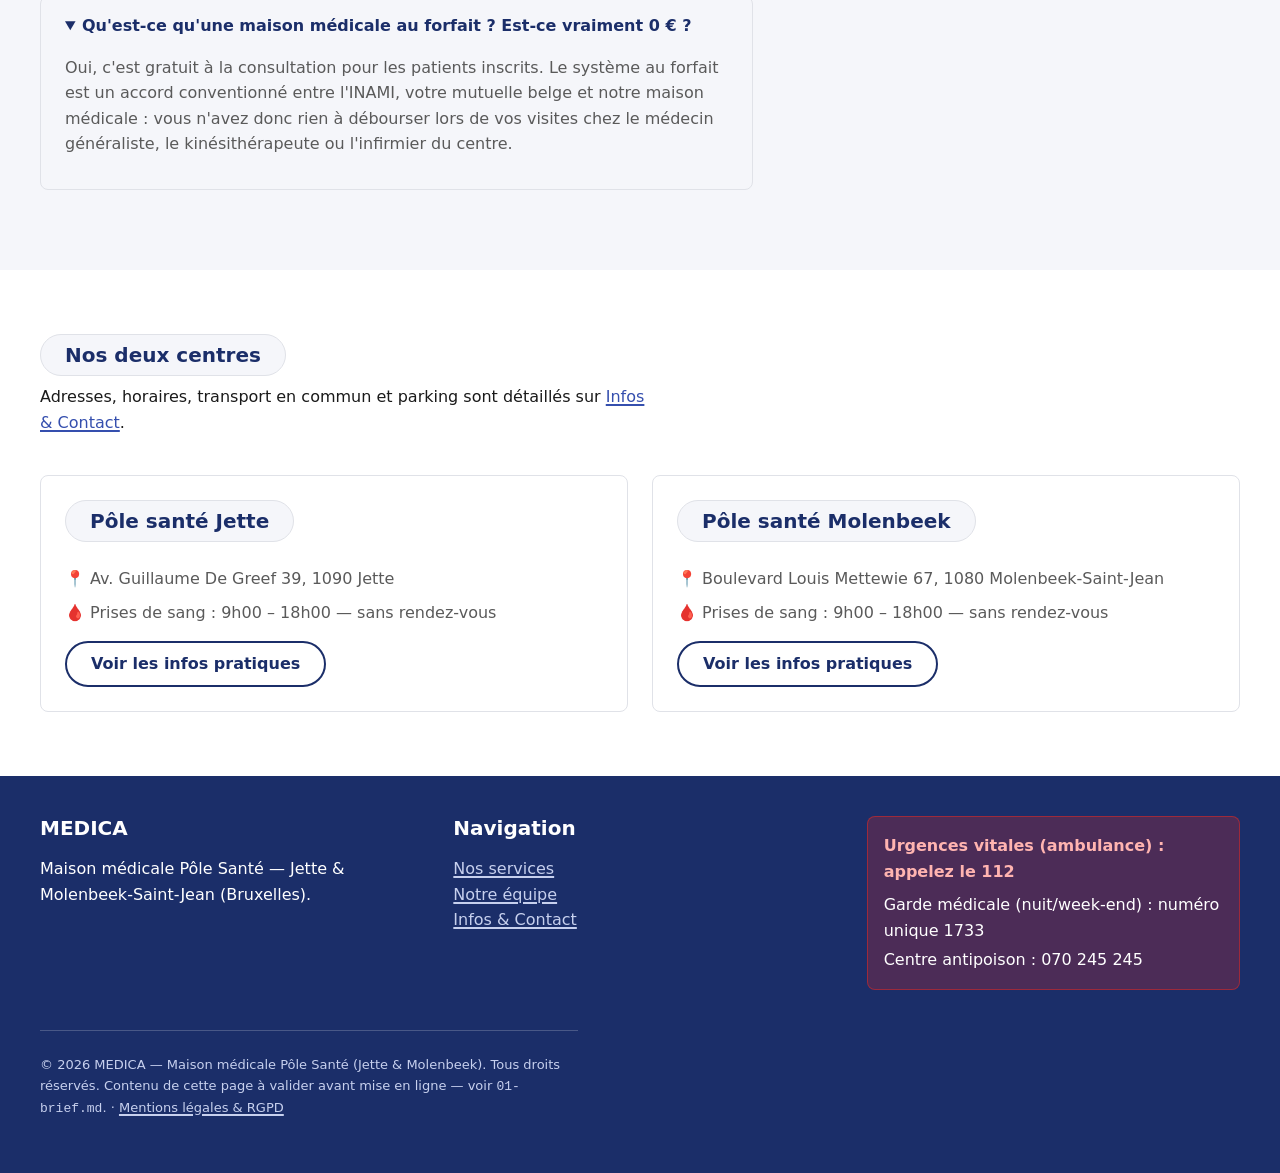
==== commit 996db371: "Add files via upload" ====
--- a/index.html
+++ b/index.html
@@ -47,13 +47,14 @@
           <img src="logo-medica-v2.png" alt="Logo MEDICA : croix rouge et carré bleu" width="180" height="180">
         </div>
 
-        <h1>Pôle santé, votre maison médicale sans rendez-vous.</h1>
+        <h1>Pôle santé,<br>votre maison médicale<br>sans rendez-vous.</h1>
 
         <p>
-          Vous pouvez recevoir les soins : médecin, Kiné, soins infirmiers,
-          sur place ou à domicile. Prise du sang &amp; prélèvements au
-          quotidien. Prise en charge des patients inscrits au forfait sans
-          débourser quoi que ce soit.
+          Vous pouvez recevoir les soins : médecin généraliste, Kiné, soins
+          infirmiers, sur place ou à domicile.<br>
+          Prise du sang &amp; prélèvements au quotidien.<br>
+          Prise en charge des patients inscrits au forfait sans débourser
+          quoi que ce soit.
         </p>
 
         <div class="hero__actions">
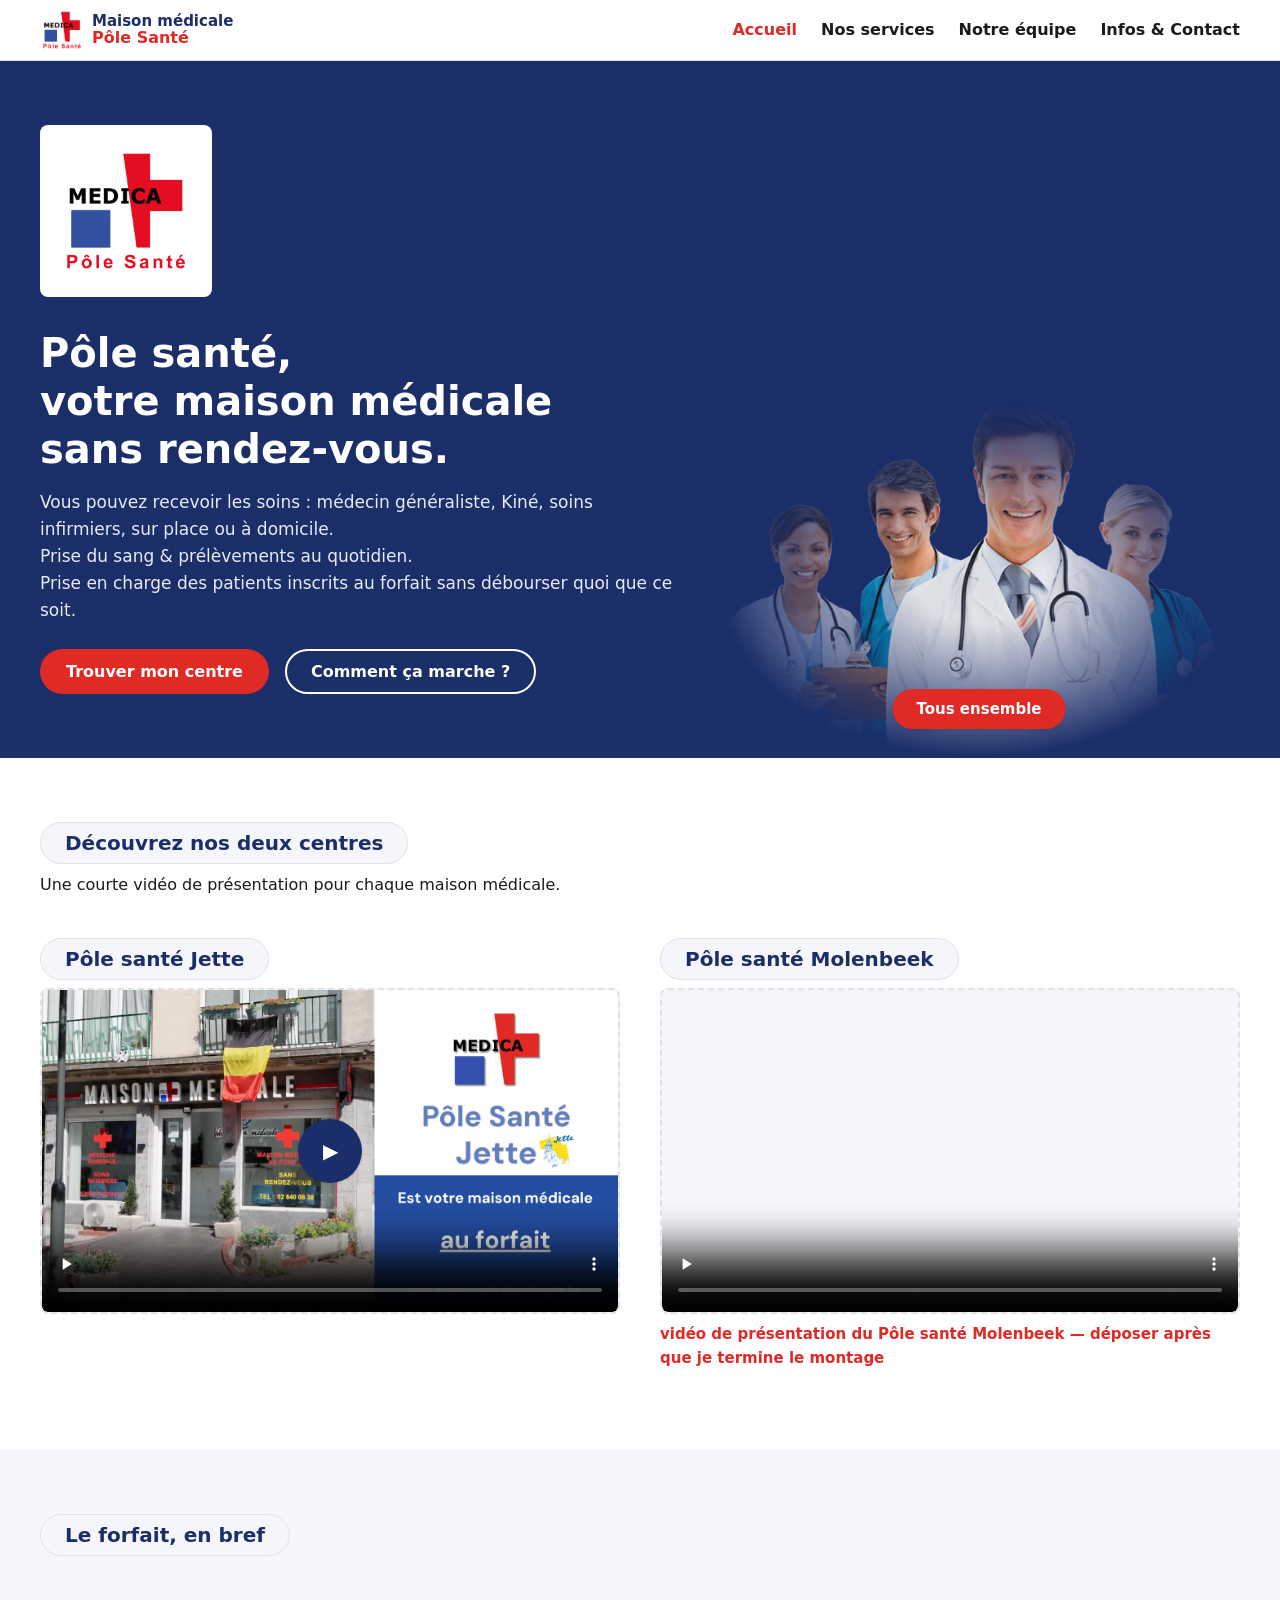
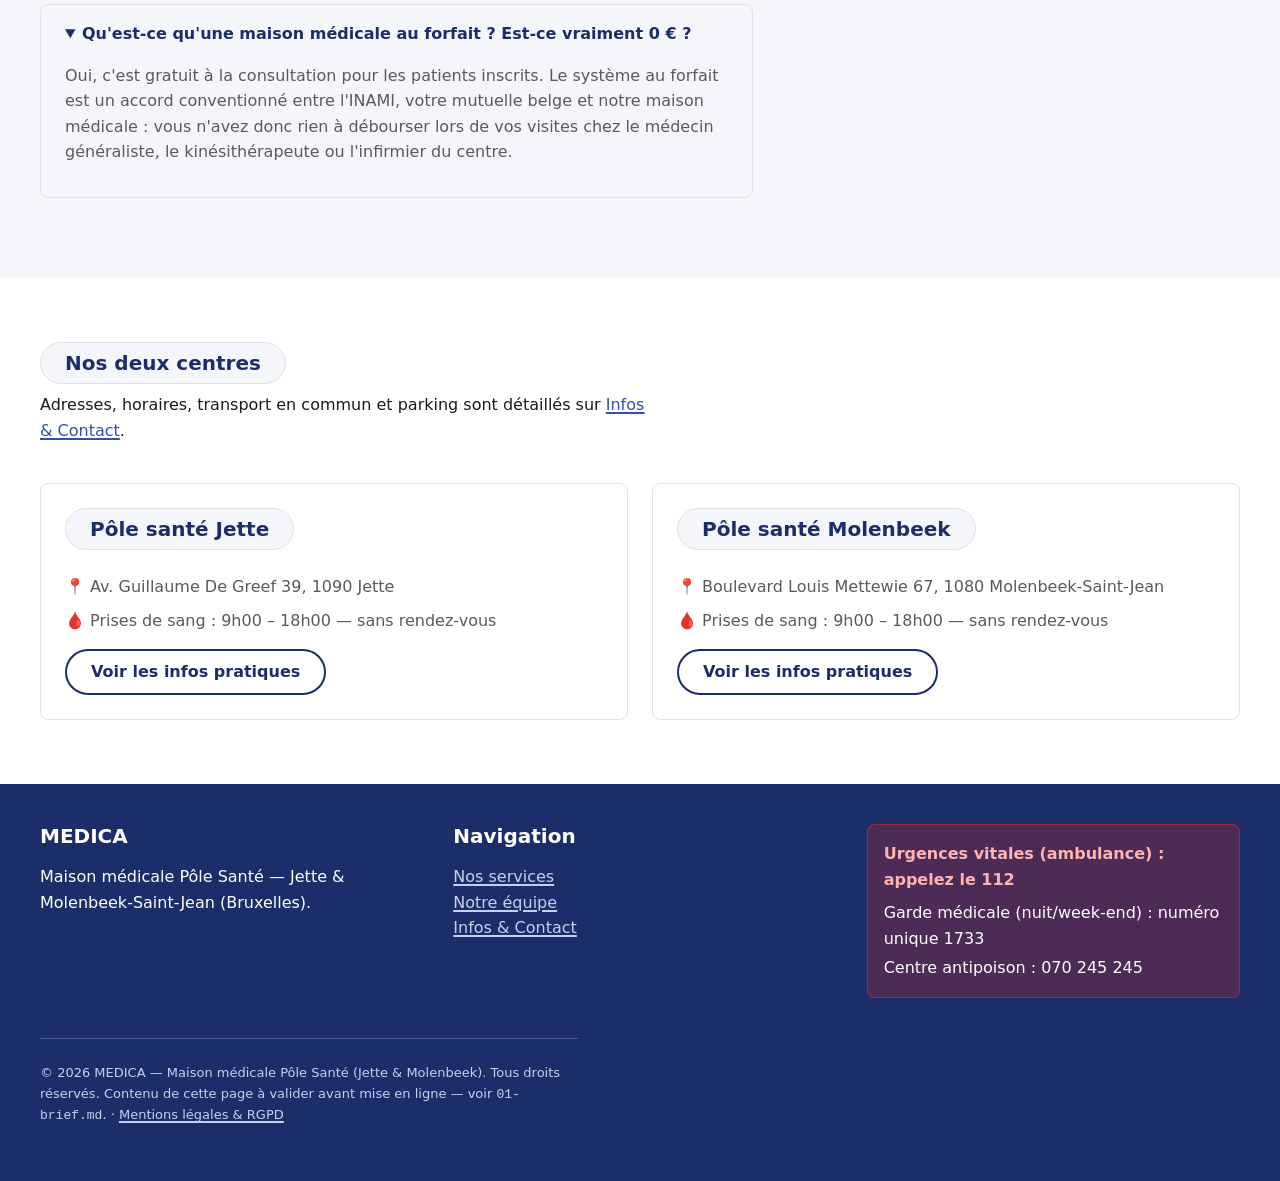
==== commit 12f22960: "Add files via upload" ====
--- a/index.html
+++ b/index.html
@@ -6,7 +6,7 @@
 <title>MEDICA — Maison médicale Pôle Santé | Jette &amp; Molenbeek</title>
 <meta name="description" content="Maison médicale au forfait, conventionnée INAMI, à Jette et Molenbeek. Médecine générale, kinésithérapie, soins infirmiers et prises de sang, sans rendez-vous, sans frais à l'acte.">
 <link rel="stylesheet" href="03-design-system.css?v=7">
-<link rel="stylesheet" href="style.css?v=8">
+<link rel="stylesheet" href="style.css?v=9">
 </head>
 <body>
 
@@ -66,7 +66,7 @@
       <div class="hero__visuel">
         <div class="hero__visuel-cadre">
           <img src="actifs/equipe-hero.png" alt="Équipe de praticiens MEDICA (médecins et personnel paramédical)" width="640" height="480" loading="eager">
-          <span class="hero__etiquette">Sans rendez-vous</span>
+          <span class="hero__etiquette">Tous ensemble</span>
         </div>
       </div>
     </div>
--- a/style.css
+++ b/style.css
@@ -162,6 +162,7 @@
 .hero p {
   color: #E7EAF7;
   max-width: 60ch;
+  font-size: 1.0625rem;
 }
 
 .hero__actions {
@@ -196,8 +197,8 @@
   display: block;
   width: 100%;
   height: auto;
-  -webkit-mask-image: radial-gradient(ellipse 60% 65% at 50% 50%, black 25%, rgba(0,0,0,.6) 55%, transparent 95%);
-  mask-image: radial-gradient(ellipse 60% 65% at 50% 50%, black 25%, rgba(0,0,0,.6) 55%, transparent 95%);
+  -webkit-mask-image: radial-gradient(ellipse 50% 50% at 50% 50%, black 25%, rgba(0,0,0,.6) 55%, transparent 100%);
+  mask-image: radial-gradient(ellipse 50% 50% at 50% 50%, black 25%, rgba(0,0,0,.6) 55%, transparent 100%);
 }
 .hero__etiquette {
   position: absolute;
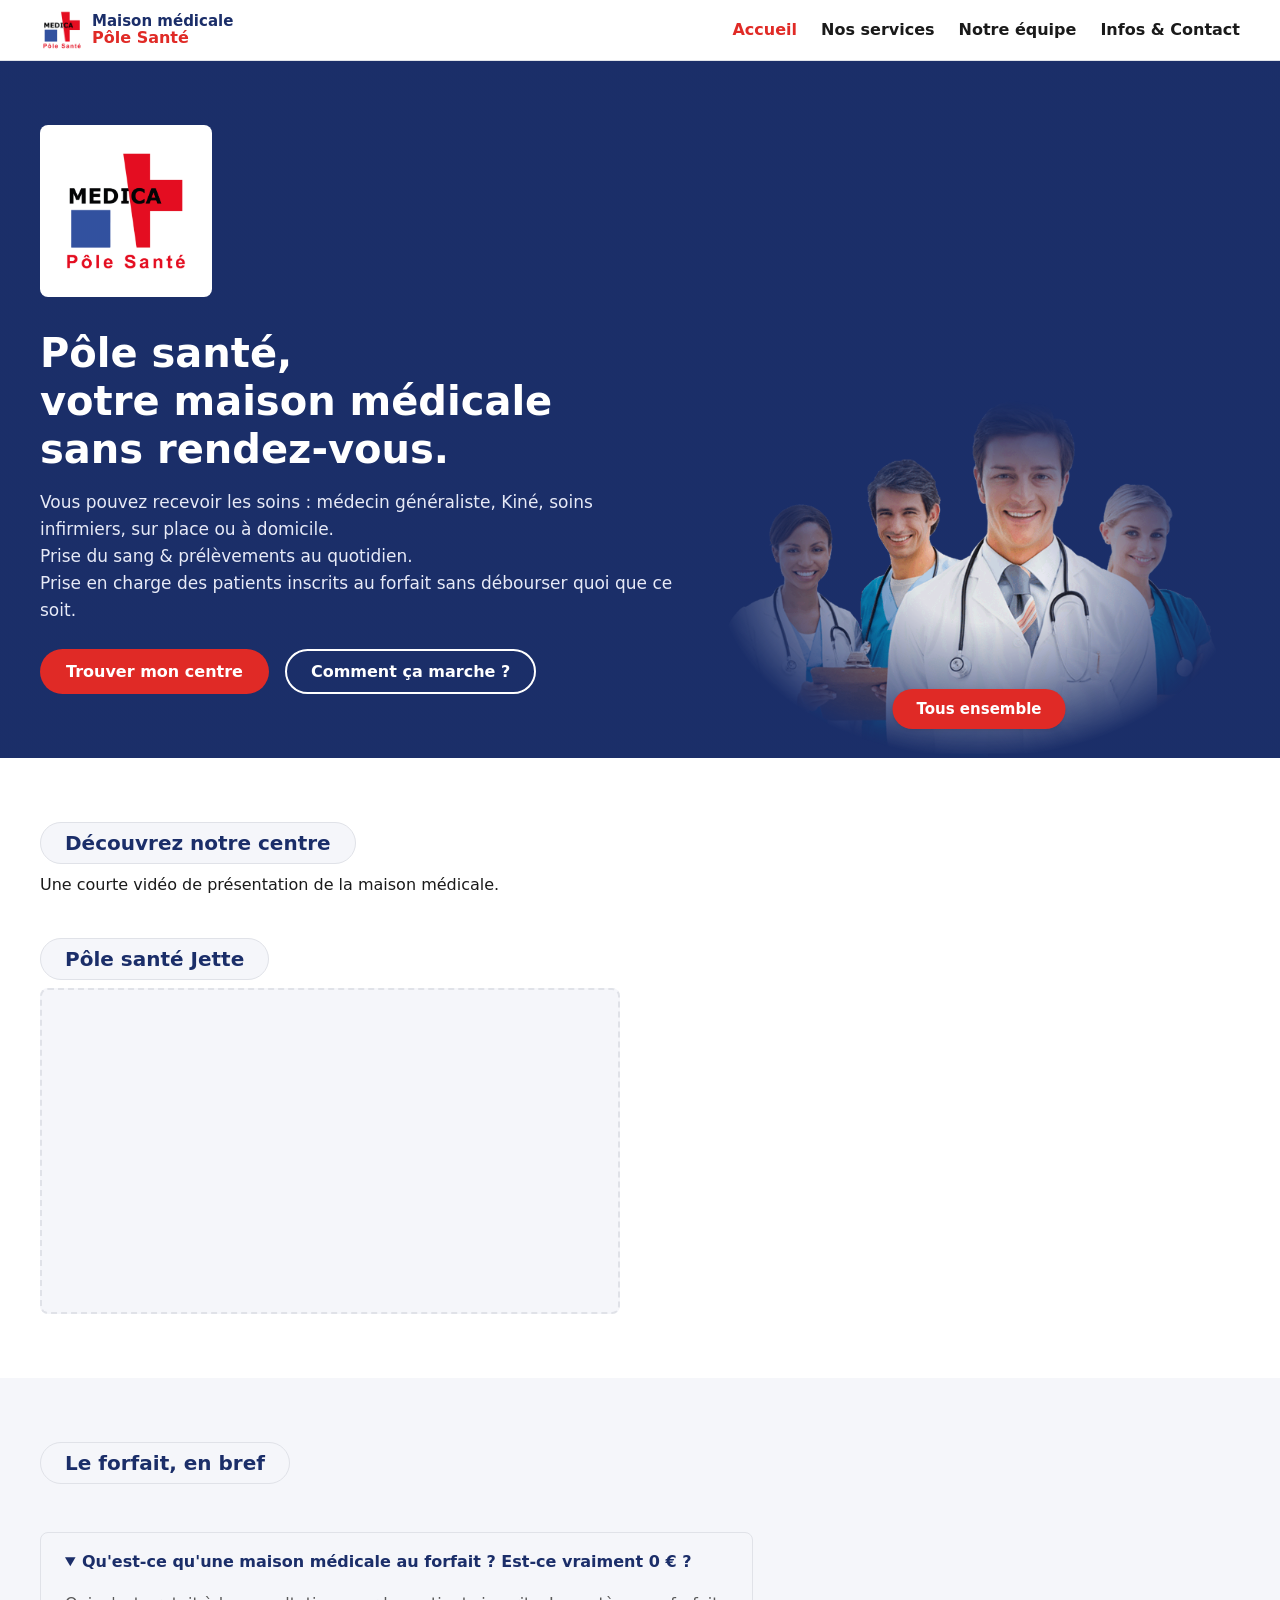
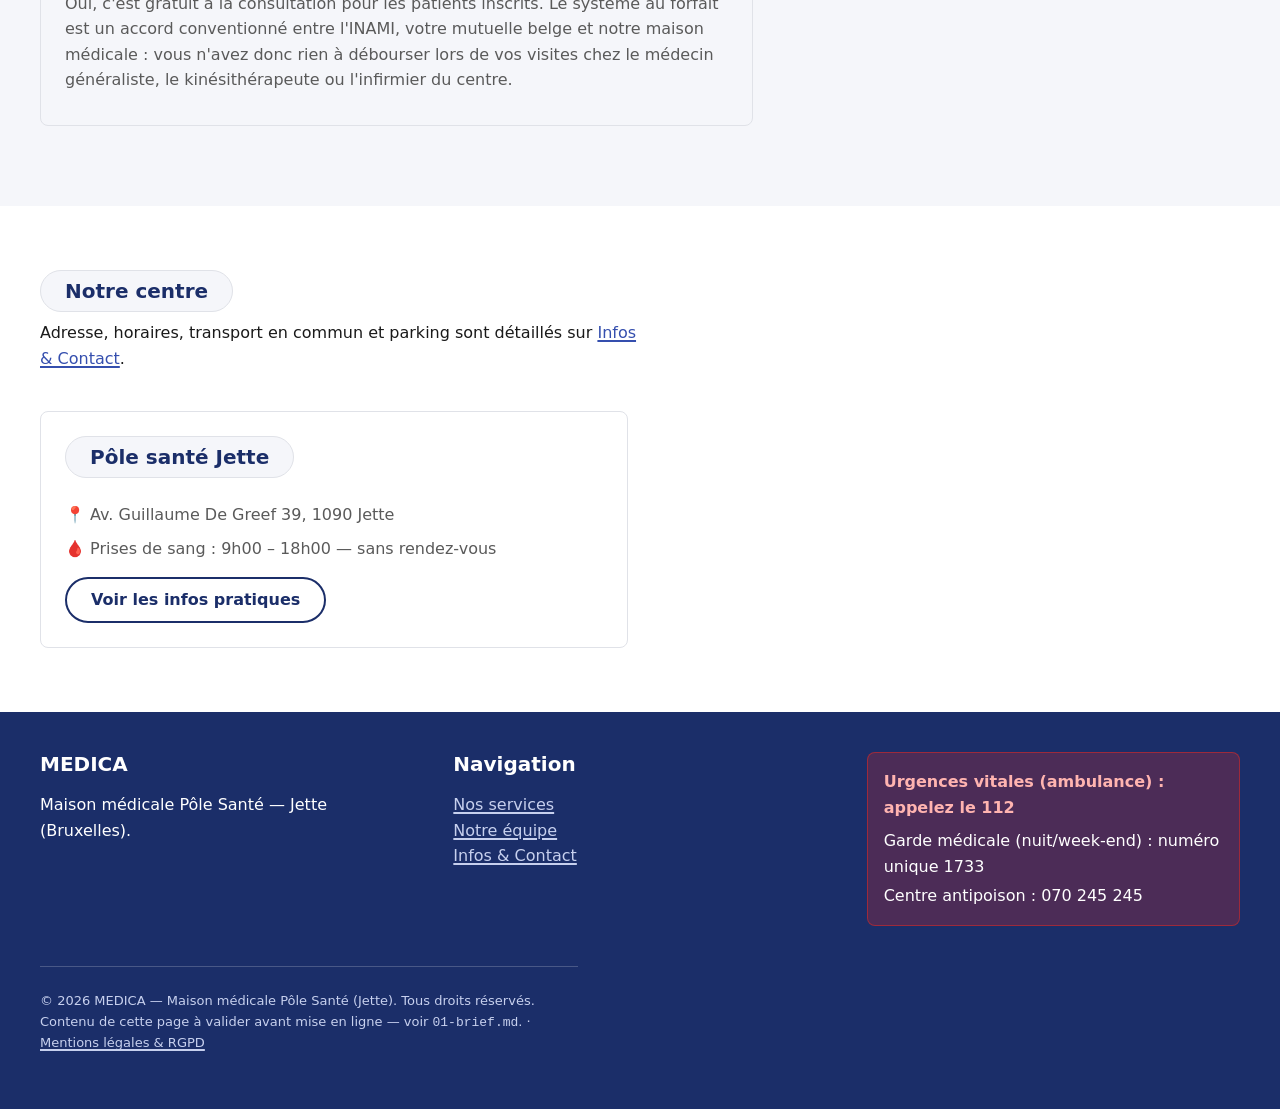
==== commit c3923713: "Add files via upload" ====
--- a/index.html
+++ b/index.html
@@ -3,10 +3,10 @@
 <head>
 <meta charset="UTF-8">
 <meta name="viewport" content="width=device-width, initial-scale=1">
-<title>MEDICA — Maison médicale Pôle Santé | Jette &amp; Molenbeek</title>
-<meta name="description" content="Maison médicale au forfait, conventionnée INAMI, à Jette et Molenbeek. Médecine générale, kinésithérapie, soins infirmiers et prises de sang, sans rendez-vous, sans frais à l'acte.">
+<title>MEDICA — Maison médicale Pôle Santé | Jette</title>
+<meta name="description" content="Maison médicale au forfait, conventionnée INAMI, à Jette. Médecine générale, kinésithérapie, soins infirmiers et prises de sang, sans rendez-vous, sans frais à l'acte.">
 <link rel="stylesheet" href="03-design-system.css?v=7">
-<link rel="stylesheet" href="style.css?v=9">
+<link rel="stylesheet" href="style.css?v=10">
 </head>
 <body>
 
@@ -75,31 +75,16 @@
   <section class="section" id="videos">
     <div class="conteneur">
       <div class="section__entete">
-        <h2>Découvrez nos deux centres</h2>
-        <p>Une courte vidéo de présentation pour chaque maison médicale.</p>
+        <h2>Découvrez notre centre</h2>
+        <p>Une courte vidéo de présentation de la maison médicale.</p>
       </div>
 
       <div class="grille-videos">
         <article class="carte-video">
           <h3>Pôle santé Jette</h3>
           <div class="video-cadre">
-            <video id="video-jette" controls preload="none" poster="actifs/affiche-jette.jpg" width="640" height="360">
-              <source src="actifs/video-jette.mp4" type="video/mp4">
-              Votre navigateur ne prend pas en charge la lecture vidéo.
-            </video>
-            <button class="video-cadre__lecture" type="button" aria-label="Lire la vidéo du Pôle santé Jette" data-cible="video-jette">▶</button>
+            <iframe src="https://www.youtube.com/embed/pegf9gWYQo8" title="Vidéo de présentation du Pôle santé Jette" allow="accelerometer; autoplay; clipboard-write; encrypted-media; gyroscope; picture-in-picture; web-share" allowfullscreen loading="lazy"></iframe>
           </div>
-        </article>
-
-        <article class="carte-video">
-          <h3>Pôle santé Molenbeek</h3>
-          <div class="video-cadre">
-            <video controls preload="none" poster="actifs/affiche-mettewie.jpg" width="640" height="360">
-              <source src="actifs/video-mettewie.mp4" type="video/mp4">
-              Votre navigateur ne prend pas en charge la lecture vidéo.
-            </video>
-          </div>
-          <p class="marqueur-a-verifier">vidéo de présentation du Pôle santé Molenbeek — déposer après que je termine le montage</p>
         </article>
       </div>
     </div>
@@ -129,8 +114,8 @@
   <section class="section" id="apercu-centres">
     <div class="conteneur">
       <div class="section__entete">
-        <h2>Nos deux centres</h2>
-        <p>Adresses, horaires, transport en commun et parking sont détaillés sur <a href="contact.html">Infos &amp; Contact</a>.</p>
+        <h2>Notre centre</h2>
+        <p>Adresse, horaires, transport en commun et parking sont détaillés sur <a href="contact.html">Infos &amp; Contact</a>.</p>
       </div>
 
       <div class="grille-centres">
@@ -138,17 +123,6 @@
           <h3>Pôle santé Jette</h3>
           <ul class="carte-centre__liste">
             <li>📍 Av. Guillaume De Greef 39, 1090 Jette</li>
-            <li>🩸 Prises de sang : 9h00 – 18h00 — sans rendez-vous</li>
-          </ul>
-          <div class="carte-centre__actions">
-            <a class="bouton bouton-secondaire" href="contact.html">Voir les infos pratiques</a>
-          </div>
-        </article>
-
-        <article class="carte-centre">
-          <h3>Pôle santé Molenbeek</h3>
-          <ul class="carte-centre__liste">
-            <li>📍 Boulevard Louis Mettewie 67, 1080 Molenbeek-Saint-Jean</li>
             <li>🩸 Prises de sang : 9h00 – 18h00 — sans rendez-vous</li>
           </ul>
           <div class="carte-centre__actions">
@@ -166,7 +140,7 @@
     <div class="pied__grille">
       <div>
         <h3 style="color:var(--accent-texte);">MEDICA</h3>
-        <p>Maison médicale Pôle Santé — Jette &amp; Molenbeek-Saint-Jean (Bruxelles).</p>
+        <p>Maison médicale Pôle Santé — Jette (Bruxelles).</p>
       </div>
       <div>
         <h3 style="color:var(--accent-texte);">Navigation</h3>
@@ -183,7 +157,7 @@
       </div>
     </div>
 
-    <p class="pied__bas">© 2026 MEDICA — Maison médicale Pôle Santé (Jette &amp; Molenbeek). Tous droits réservés. Contenu de cette page à valider avant mise en ligne — voir <code>01-brief.md</code>. · <a href="mentions-legales.html">Mentions légales &amp; RGPD</a></p>
+    <p class="pied__bas">© 2026 MEDICA — Maison médicale Pôle Santé (Jette). Tous droits réservés. Contenu de cette page à valider avant mise en ligne — voir <code>01-brief.md</code>. · <a href="mentions-legales.html">Mentions légales &amp; RGPD</a></p>
   </div>
 </footer>
 
--- a/style.css
+++ b/style.css
@@ -446,10 +446,12 @@
   justify-content: center;
   overflow: hidden;
 }
-.video-cadre video {
+.video-cadre video,
+.video-cadre iframe {
   width: 100%;
   height: 100%;
   object-fit: cover;
+  border: 0;
   border-radius: calc(var(--rayon) - 2px);
 }
 
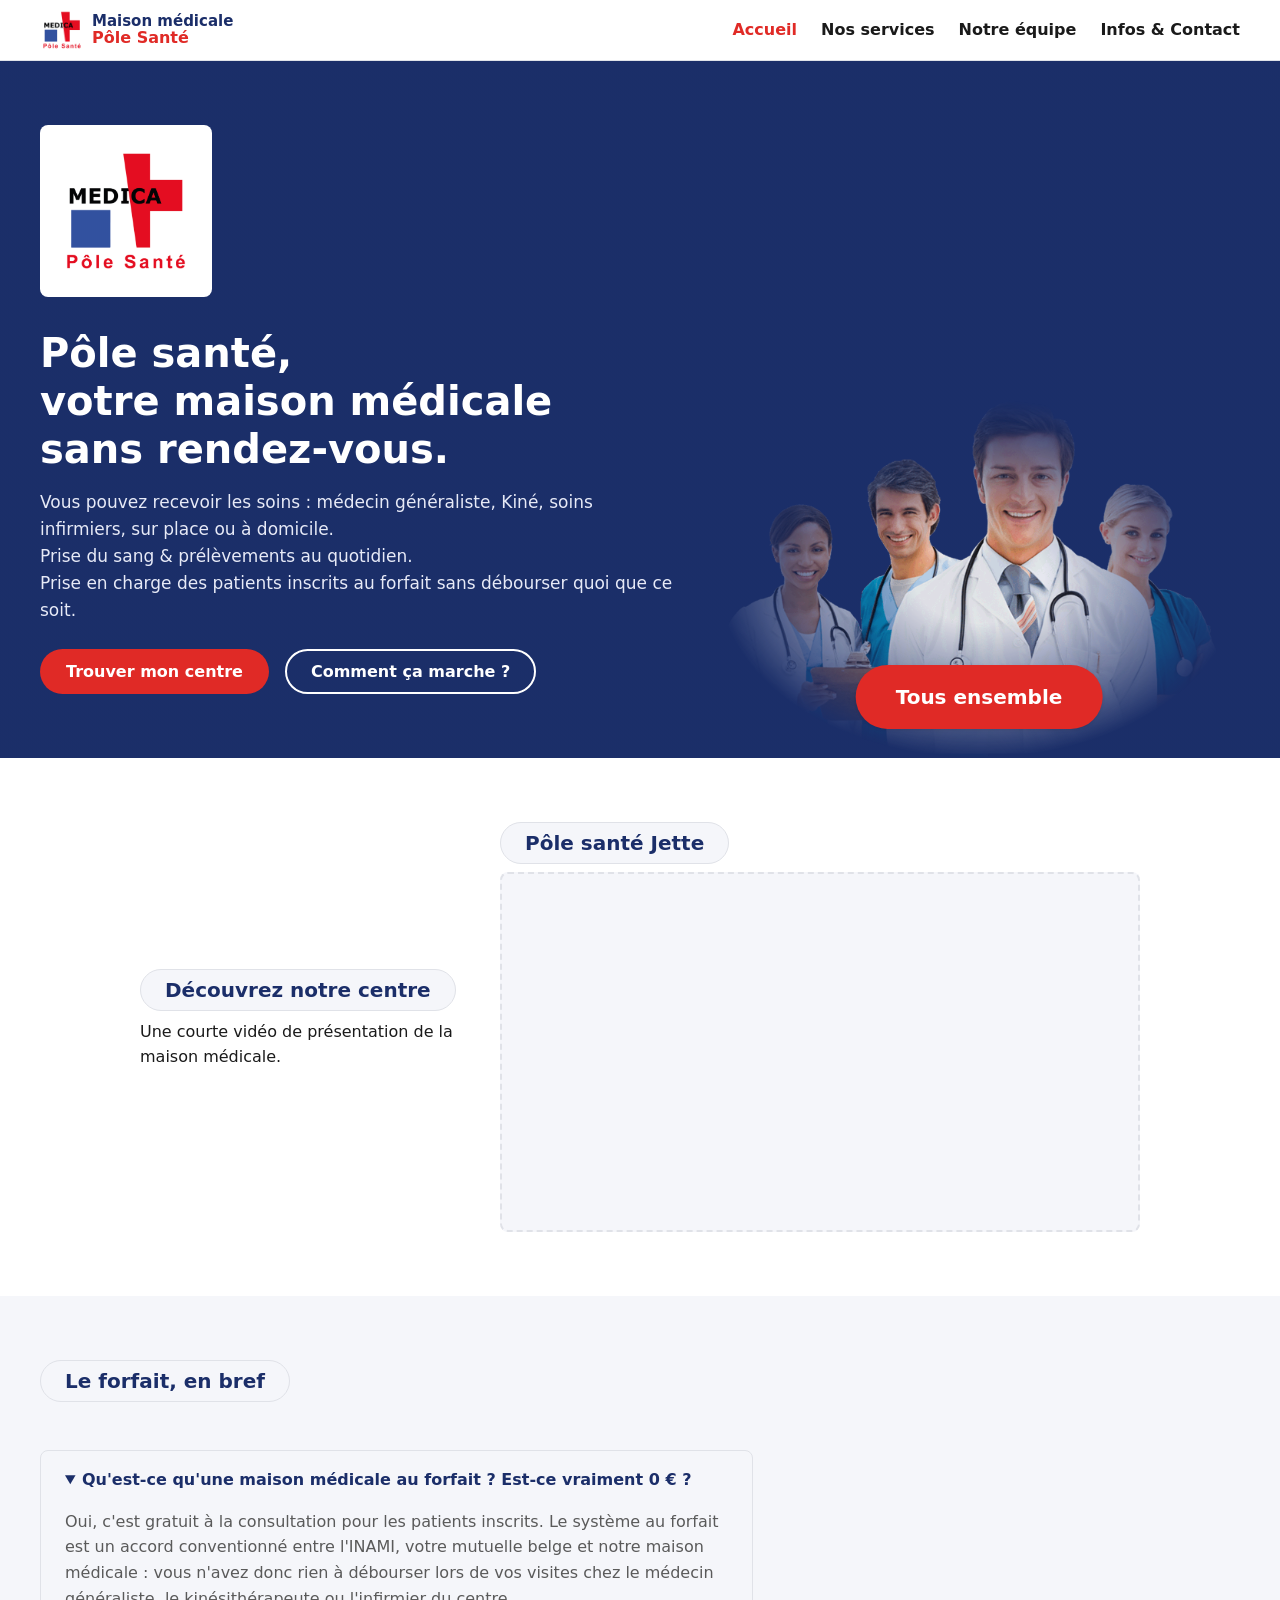
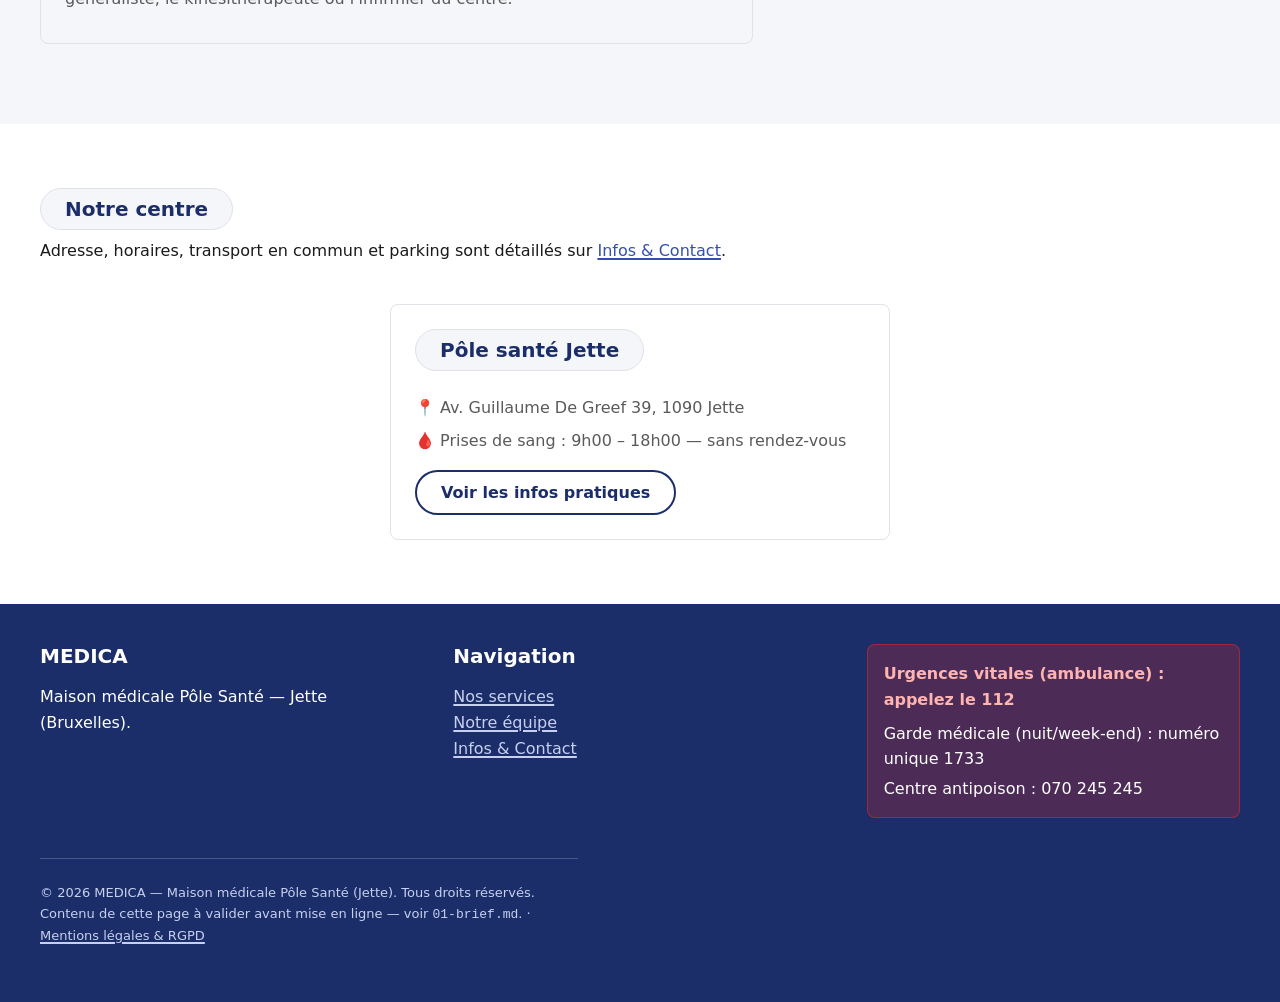
==== commit 0f43a16b: "Add files via upload" ====
--- a/index.html
+++ b/index.html
@@ -6,7 +6,7 @@
 <title>MEDICA — Maison médicale Pôle Santé | Jette</title>
 <meta name="description" content="Maison médicale au forfait, conventionnée INAMI, à Jette. Médecine générale, kinésithérapie, soins infirmiers et prises de sang, sans rendez-vous, sans frais à l'acte.">
 <link rel="stylesheet" href="03-design-system.css?v=7">
-<link rel="stylesheet" href="style.css?v=10">
+<link rel="stylesheet" href="style.css?v=23">
 </head>
 <body>
 
@@ -59,7 +59,7 @@
 
         <div class="hero__actions">
           <a class="bouton bouton-primaire" href="contact.html">Trouver mon centre</a>
-          <a class="bouton bouton-secondaire" href="#forfait" style="border-color:var(--accent-texte); color:var(--accent-texte);">Comment ça marche&nbsp;?</a>
+          <a class="bouton bouton-secondaire bouton-secondaire--clair" href="#forfait">Comment ça marche&nbsp;?</a>
         </div>
       </div>
 
--- a/style.css
+++ b/style.css
@@ -171,6 +171,14 @@
   gap: var(--esp-3);
   margin-top: var(--esp-4);
 }
+.bouton-secondaire--clair {
+  border-color: var(--accent-texte);
+  color: var(--accent-texte);
+}
+.bouton-secondaire--clair:hover {
+  background: var(--fond);
+  color: var(--accent);
+}
 
 .hero__image {
   width: 100%;
@@ -208,8 +216,8 @@
   background: var(--alerte-forte);
   color: var(--accent-texte);
   font-weight: 700;
-  font-size: var(--taille-s);
-  padding: var(--esp-2) var(--esp-4);
+  font-size: var(--taille-l);
+  padding: var(--esp-3) var(--esp-5);
   border-radius: var(--rayon-pilule);
   box-shadow: var(--ombre);
   white-space: nowrap;
@@ -223,8 +231,8 @@
     margin: 0 auto;
   }
   .hero__etiquette {
-    font-size: var(--taille-xs);
-    padding: var(--esp-1) var(--esp-3);
+    font-size: var(--taille-m);
+    padding: var(--esp-2) var(--esp-4);
   }
 }
 
@@ -236,15 +244,51 @@
 .section__entete {
   max-width: 60ch;
   margin-bottom: var(--esp-5);
+}
+
+@media (min-width: 900px) {
+  #apercu-centres .section__entete { max-width: none; }
+  #apercu-centres .section__entete p { white-space: nowrap; }
+}
+
+#videos .section__entete {
+  max-width: 640px;
+  margin-inline: auto;
+  text-align: center;
+}
+
+@media (min-width: 900px) {
+  #videos .conteneur {
+    display: flex;
+    align-items: center;
+    justify-content: center;
+    gap: var(--esp-5);
+  }
+  #videos .section__entete {
+    flex: 0 1 320px;
+    max-width: none;
+    margin-inline: 0;
+    margin-bottom: 0;
+    text-align: left;
+  }
+  #videos .grille-videos {
+    flex: 0 1 640px;
+    max-width: none;
+    margin-inline: 0;
+  }
 }
 
 .grille-centres {
   display: grid;
   gap: var(--esp-4);
   grid-template-columns: minmax(0, 1fr);
+  max-width: 500px;
+  margin-inline: auto;
 }
 @media (min-width: 700px) {
-  .grille-centres { grid-template-columns: repeat(2, minmax(0, 1fr)); }
+  .grille-centres:has(.carte-centre__deux-colonnes) {
+    max-width: none;
+  }
 }
 
 .carte-centre {
@@ -271,6 +315,17 @@
   flex-wrap: wrap;
   gap: var(--esp-2);
   margin-top: var(--esp-3);
+}
+
+@media (min-width: 900px) {
+  .carte-centre__deux-colonnes {
+    display: flex;
+    gap: var(--esp-5);
+    align-items: flex-start;
+  }
+  .carte-centre__col { flex: 1 1 0; min-width: 0; }
+  .carte-centre__col--gauche { order: 1; }
+  .carte-centre__col--droite { order: 2; }
 }
 
 /* --- Services ------------------------------------------------------ */
@@ -427,9 +482,8 @@
 .grille-videos {
   display: grid;
   gap: var(--esp-5);
-}
-@media (min-width: 700px) {
-  .grille-videos { grid-template-columns: 1fr 1fr; }
+  max-width: 640px;
+  margin-inline: auto;
 }
 
 .carte-video h3 { margin-bottom: var(--esp-2); }
